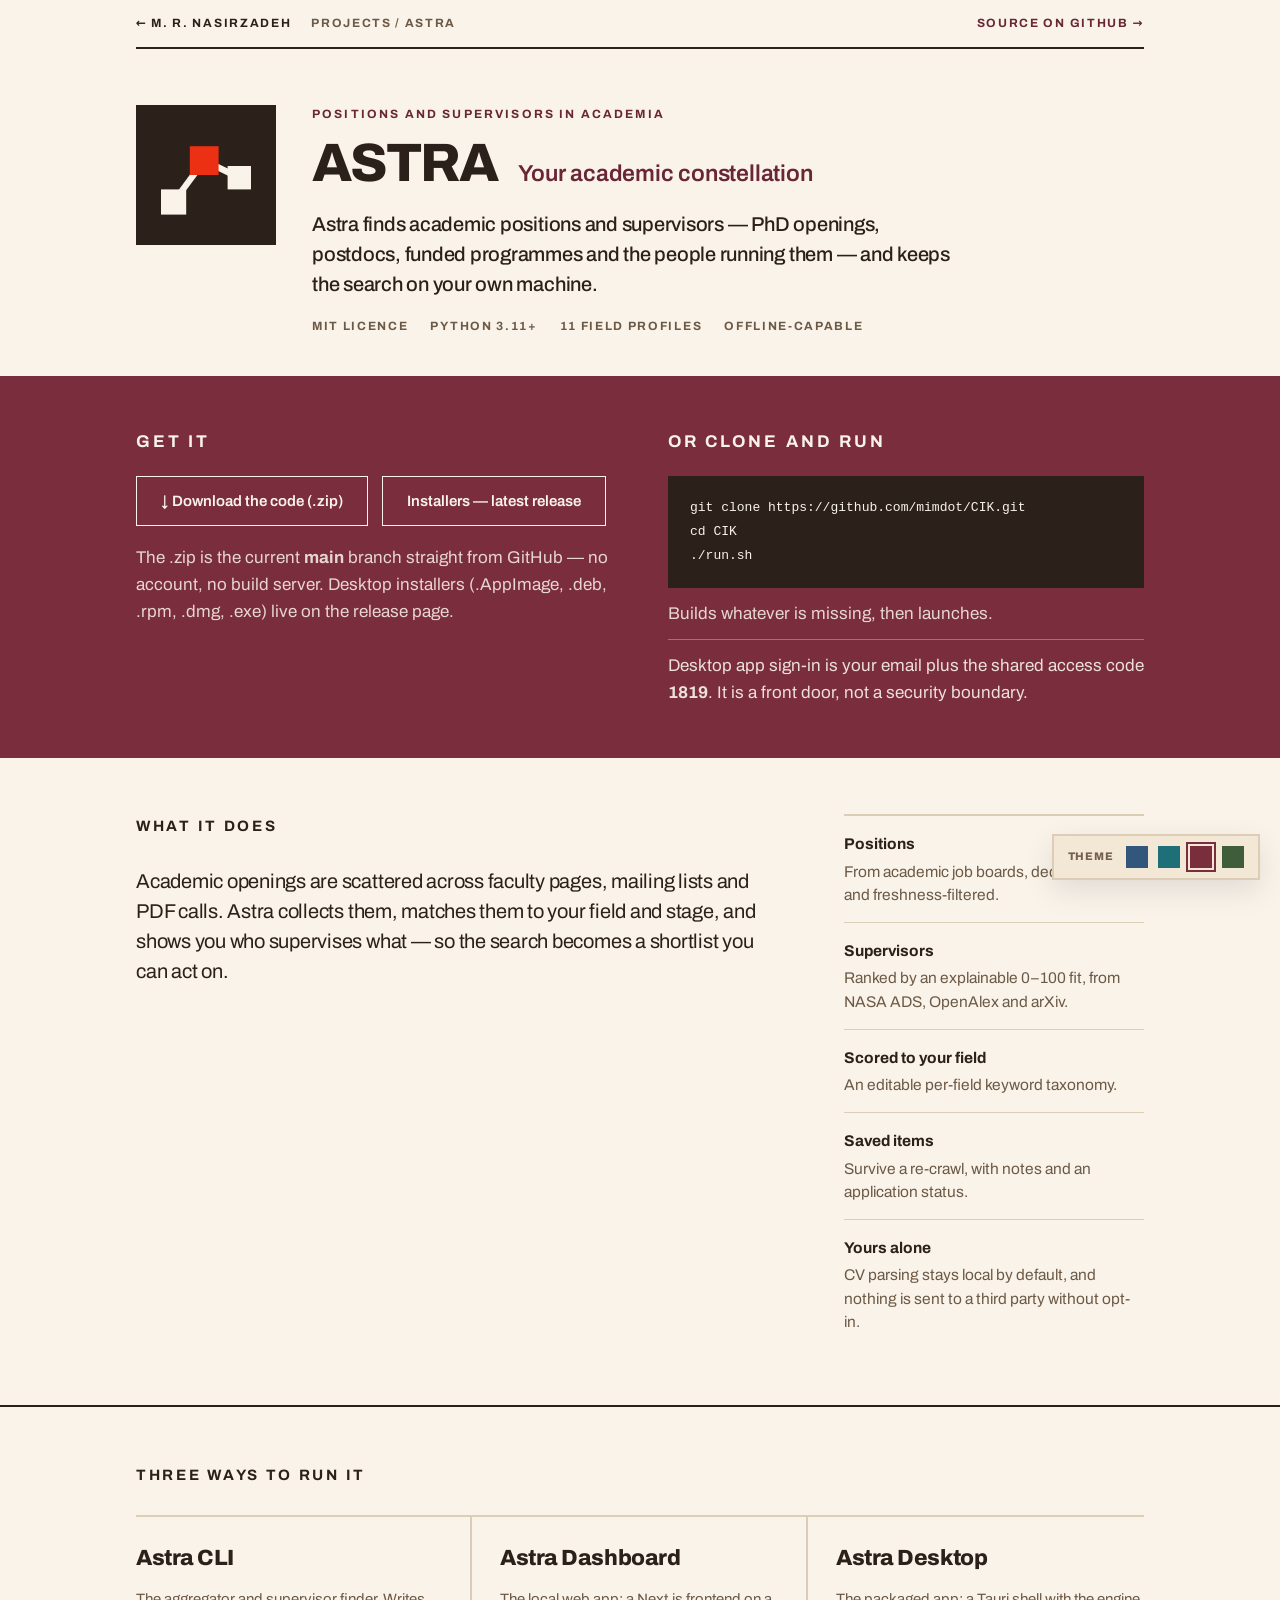
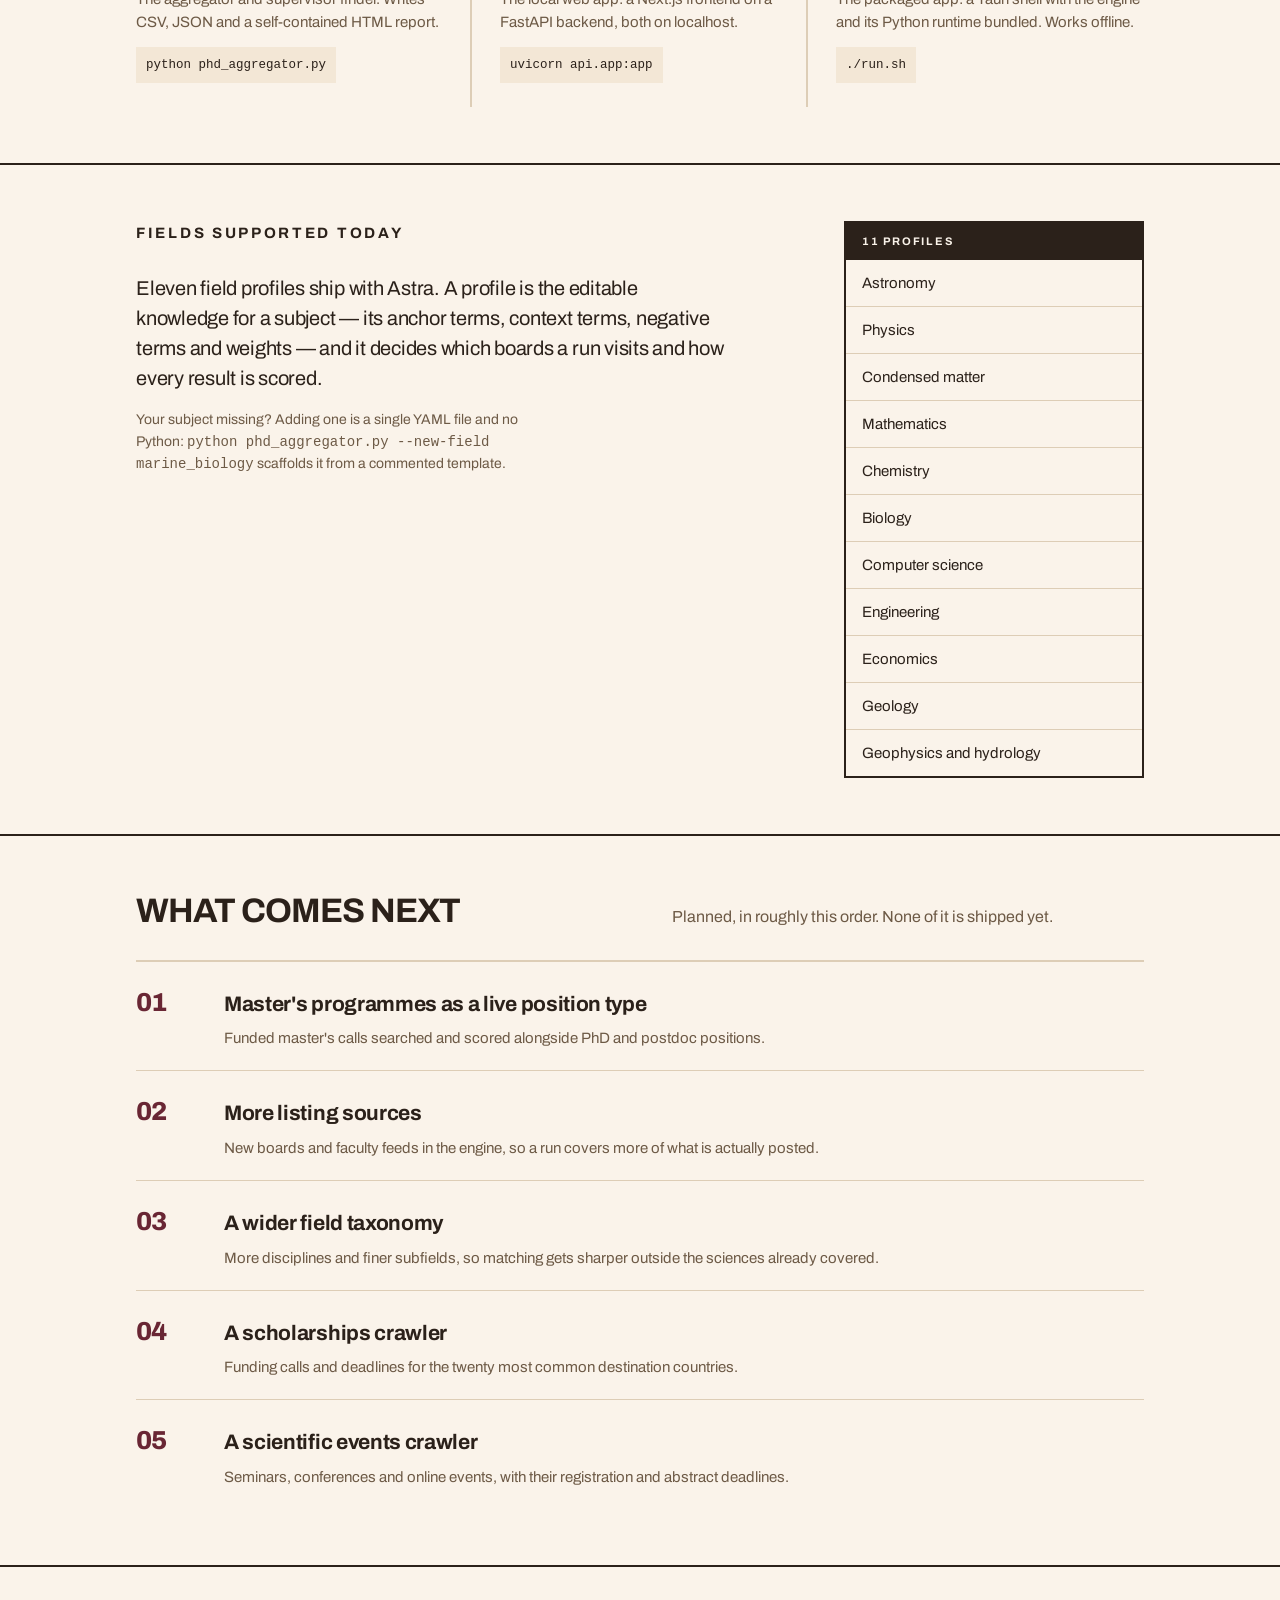
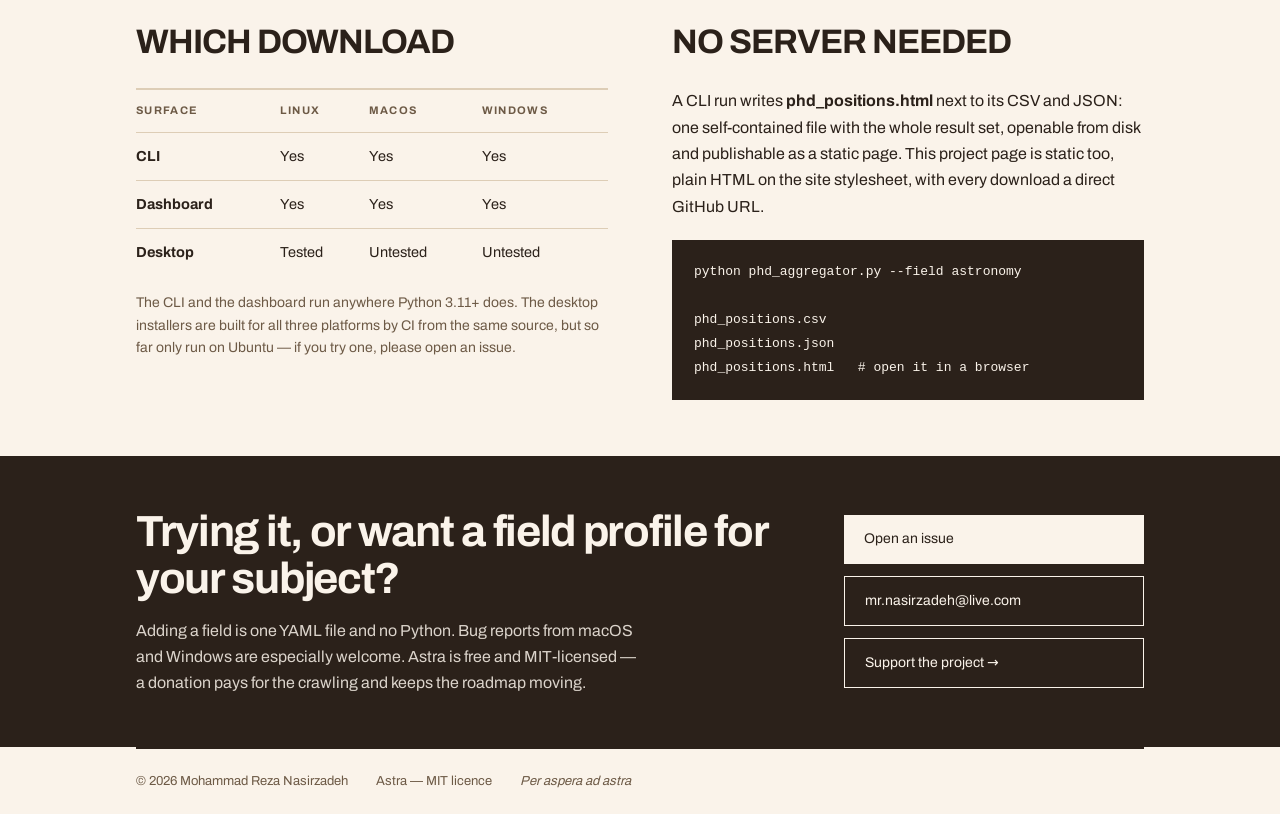
==== projects/astra/index.html @ eb0cb742 "Poster homepage + Astra project page Rewrite index.html to the poster layout (masthead, lead, curren" ====
<!DOCTYPE html>
<html lang="en" data-theme="wine">
<head>
<meta charset="utf-8">
<script>
  try { document.documentElement.dataset.theme = localStorage.getItem('mimdot-theme') || 'wine'; } catch (e) {}
</script>
<meta name="viewport" content="width=device-width, initial-scale=1">
<title>Astra - positions and supervisors in academia &middot; M. R. Nasirzadeh</title>
<meta name="description" content="Astra finds academic positions and supervisors - PhD openings, postdocs, funded programmes and the people running them - and keeps the search on your own machine.">
<meta property="og:type" content="website">
<meta property="og:title" content="Astra: your academic constellation">
<meta property="og:description" content="Astra finds academic positions and supervisors - PhD openings, postdocs, funded programmes and the people running them - and keeps the search on your own machine.">
<meta property="og:url" content="https://mimdot.github.io/projects/astra/">
<meta name="twitter:card" content="summary_large_image">
<meta name="twitter:title" content="Astra: your academic constellation">
<meta name="twitter:description" content="Positions and supervisors in academia. Free, MIT-licensed, and it runs on your own machine.">
<link rel="icon" href="../../assets/images/logo.png">
<link rel="stylesheet" href="../../assets/css/style.css">
<link rel="stylesheet" href="../../assets/css/poster.css">
<script type="application/ld+json">
{
  "@context": "https://schema.org",
  "@type": "SoftwareApplication",
  "name": "Astra",
  "alternateName": "Career Intelligence Kit",
  "description": "Astra finds academic positions and supervisors - PhD openings, postdocs, funded programmes and the people running them - and keeps the search on your own machine.",
  "applicationCategory": "ResearchApplication",
  "operatingSystem": "Linux, macOS, Windows",
  "url": "https://mimdot.github.io/projects/astra/",
  "downloadUrl": "https://github.com/mimdot/CIK/archive/refs/heads/main.zip",
  "codeRepository": "https://github.com/mimdot/CIK",
  "license": "https://opensource.org/licenses/MIT",
  "isAccessibleForFree": true,
  "offers": {"@type": "Offer", "price": "0", "priceCurrency": "USD"},
  "author": {
    "@type": "Person",
    "name": "Mohammad Reza Nasirzadeh",
    "url": "https://mimdot.github.io/"
  }
}
</script>
</head>
<body>

<div class="p-wrap">
  <nav class="p-crumbs" aria-label="Breadcrumb">
    <a href="../../">&larr; M. R. Nasirzadeh</a>
    <span>Projects / Astra</span>
    <a class="p-crumbs-end" href="https://github.com/mimdot/CIK">Source on GitHub &rarr;</a>
  </nav>

  <header class="p-hero">
    <div class="p-mark-tile">
      <svg class="p-mark" viewBox="0 0 100 100" width="90" height="90" fill="none" role="img" aria-label="Astra">
        <line x1="14" y1="80" x2="48" y2="34" stroke="currentColor" stroke-width="7"/>
        <line x1="48" y1="34" x2="87" y2="53" stroke="currentColor" stroke-width="7"/>
        <rect x="0" y="66" width="28" height="28" fill="currentColor"/>
        <rect x="74" y="40" width="26" height="26" fill="currentColor"/>
        <rect class="keystone" x="32" y="18" width="32" height="32"/>
      </svg>
    </div>
    <div>
      <p class="p-kicker">Positions and supervisors in academia</p>
      <div class="p-hero-lockup">
        <h1>Astra</h1>
        <span class="p-tagline">Your academic constellation</span>
      </div>
      <p class="p-hero-memo">Astra finds academic positions and supervisors &mdash; PhD openings, postdocs, funded programmes and the people running them &mdash; and keeps the search on your own machine.</p>
      <p class="p-facts">
        <span>MIT licence</span>
        <span>Python 3.11+</span>
        <span>11 field profiles</span>
        <span>Offline-capable</span>
      </p>
    </div>
  </header>
</div>

<section class="p-band">
  <div class="p-wrap">
    <div class="p-get">
      <div>
        <p class="p-band-label">Get it</p>
        <div class="p-ctas">
          <a class="btn btn-ghost on-navy p-btn-lg" href="https://github.com/mimdot/CIK/archive/refs/heads/main.zip">&darr; Download the code (.zip)</a>
          <a class="btn btn-ghost on-navy p-btn-lg" href="https://github.com/mimdot/CIK/releases/latest">Installers &mdash; latest release</a>
        </div>
        <p class="p-get-note" style="margin-top: 18px">The .zip is the current <strong>main</strong> branch straight from GitHub &mdash; no account, no build server. Desktop installers (.AppImage, .deb, .rpm, .dmg, .exe) live on the release page.</p>
      </div>
      <div>
        <p class="p-band-label">Or clone and run</p>
        <pre class="p-code">git clone https://github.com/mimdot/CIK.git
cd CIK
./run.sh</pre>
        <p class="p-code-note" style="margin-top: 12px">Builds whatever is missing, then launches.</p>
        <p class="p-code-rule">Desktop app sign-in is your email plus the shared access code <strong>1819</strong>. It is a front door, not a security boundary.</p>
      </div>
    </div>
  </div>
</section>

<main>

  <section class="p-sec">
    <div class="p-wrap">
      <div class="p-aside">
        <div>
          <h2 class="p-label">What it does</h2>
          <p class="p-hero-memo" style="font-weight: 400">Academic openings are scattered across faculty pages, mailing lists and PDF calls. Astra collects them, matches them to your field and stage, and shows you who supervises what &mdash; so the search becomes a shortlist you can act on.</p>
        </div>
        <dl class="p-defs">
          <div class="p-def"><dt>Positions</dt><dd>From academic job boards, deduplicated and freshness-filtered.</dd></div>
          <div class="p-def"><dt>Supervisors</dt><dd>Ranked by an explainable 0&ndash;100 fit, from NASA ADS, OpenAlex and arXiv.</dd></div>
          <div class="p-def"><dt>Scored to your field</dt><dd>An editable per-field keyword taxonomy.</dd></div>
          <div class="p-def"><dt>Saved items</dt><dd>Survive a re-crawl, with notes and an application status.</dd></div>
          <div class="p-def"><dt>Yours alone</dt><dd>CV parsing stays local by default, and nothing is sent to a third party without opt-in.</dd></div>
        </dl>
      </div>
    </div>
  </section>

  <section class="p-sec">
    <div class="p-wrap">
      <h2 class="p-label">Three ways to run it</h2>
      <div class="p-three">
        <div>
          <h3>Astra CLI</h3>
          <p>The aggregator and supervisor finder. Writes CSV, JSON and a self-contained HTML report.</p>
          <code class="p-inline-code">python phd_aggregator.py</code>
        </div>
        <div>
          <h3>Astra Dashboard</h3>
          <p>The local web app: a Next.js frontend on a FastAPI backend, both on localhost.</p>
          <code class="p-inline-code">uvicorn api.app:app</code>
        </div>
        <div>
          <h3>Astra Desktop</h3>
          <p>The packaged app: a Tauri shell with the engine and its Python runtime bundled. Works offline.</p>
          <code class="p-inline-code">./run.sh</code>
        </div>
      </div>
    </div>
  </section>

  <section class="p-sec">
    <div class="p-wrap">
      <div class="p-aside">
        <div>
          <h2 class="p-label">Fields supported today</h2>
          <p class="p-hero-memo" style="font-weight: 400; max-width: 54ch">Eleven field profiles ship with Astra. A profile is the editable knowledge for a subject &mdash; its anchor terms, context terms, negative terms and weights &mdash; and it decides which boards a run visits and how every result is scored.</p>
          <p class="p-note" style="max-width: 54ch">Your subject missing? Adding one is a single YAML file and no Python: <code>python phd_aggregator.py --new-field marine_biology</code> scaffolds it from a commented template.</p>
        </div>
        <div class="p-list">
          <p class="p-list-head">11 profiles</p>
          <ul>
            <li>Astronomy</li>
            <li>Physics</li>
            <li>Condensed matter</li>
            <li>Mathematics</li>
            <li>Chemistry</li>
            <li>Biology</li>
            <li>Computer science</li>
            <li>Engineering</li>
            <li>Economics</li>
            <li>Geology</li>
            <li>Geophysics and hydrology</li>
          </ul>
        </div>
      </div>
    </div>
  </section>

  <section class="p-sec">
    <div class="p-wrap">
      <div class="p-sec-head">
        <h2 class="p-label" style="margin: 0">What comes next</h2>
        <p>Planned, in roughly this order. None of it is shipped yet.</p>
      </div>
      <div class="p-road">
        <div class="p-road-item">
          <span class="p-road-num">01</span>
          <div>
            <h3>Master's programmes as a live position type</h3>
            <p>Funded master's calls searched and scored alongside PhD and postdoc positions.</p>
          </div>
        </div>
        <div class="p-road-item">
          <span class="p-road-num">02</span>
          <div>
            <h3>More listing sources</h3>
            <p>New boards and faculty feeds in the engine, so a run covers more of what is actually posted.</p>
          </div>
        </div>
        <div class="p-road-item">
          <span class="p-road-num">03</span>
          <div>
            <h3>A wider field taxonomy</h3>
            <p>More disciplines and finer subfields, so matching gets sharper outside the sciences already covered.</p>
          </div>
        </div>
        <div class="p-road-item">
          <span class="p-road-num">04</span>
          <div>
            <h3>A scholarships crawler</h3>
            <p>Funding calls and deadlines for the twenty most common destination countries.</p>
          </div>
        </div>
        <div class="p-road-item">
          <span class="p-road-num">05</span>
          <div>
            <h3>A scientific events crawler</h3>
            <p>Seminars, conferences and online events, with their registration and abstract deadlines.</p>
          </div>
        </div>
      </div>
    </div>
  </section>

  <section class="p-sec">
    <div class="p-wrap">
      <div class="p-split">
        <div>
          <h2 class="p-label">Which download</h2>
          <div class="p-table-scroll">
          <table class="p-table">
            <thead>
              <tr><th scope="col">Surface</th><th scope="col">Linux</th><th scope="col">macOS</th><th scope="col">Windows</th></tr>
            </thead>
            <tbody>
              <tr><th scope="row">CLI</th><td>Yes</td><td>Yes</td><td>Yes</td></tr>
              <tr><th scope="row">Dashboard</th><td>Yes</td><td>Yes</td><td>Yes</td></tr>
              <tr><th scope="row">Desktop</th><td>Tested</td><td>Untested</td><td>Untested</td></tr>
            </tbody>
          </table>
          </div>
          <p class="p-note">The CLI and the dashboard run anywhere Python 3.11+ does. The desktop installers are built for all three platforms by CI from the same source, but so far only run on Ubuntu &mdash; if you try one, please open an issue.</p>
        </div>
        <div>
          <h2 class="p-label">No server needed</h2>
          <p class="p-body" style="color: inherit; margin-bottom: 20px">A CLI run writes <strong>phd_positions.html</strong> next to its CSV and JSON: one self-contained file with the whole result set, openable from disk and publishable as a static page. This project page is static too, plain HTML on the site stylesheet, with every download a direct GitHub URL.</p>
          <pre class="p-code">python phd_aggregator.py --field astronomy

phd_positions.csv
phd_positions.json
phd_positions.html   # open it in a browser</pre>
        </div>
      </div>
    </div>
  </section>

</main>

<section class="p-ink">
  <div class="p-wrap">
    <div class="p-ink-split">
      <div>
        <h2>Trying it, or want a field profile for your subject?</h2>
        <p style="margin-top: 16px">Adding a field is one YAML file and no Python. Bug reports from macOS and Windows are especially welcome. Astra is free and MIT-licensed &mdash; a donation pays for the crawling and keeps the roadmap moving.</p>
      </div>
      <div class="p-ink-actions">
        <a class="p-btn-solid" href="https://github.com/mimdot/CIK/issues">Open an issue</a>
        <a class="p-btn-outline" href="mailto:mr.nasirzadeh@live.com">mr.nasirzadeh@live.com</a>
        <a class="p-btn-outline" href="https://donofa.ir/mimdot">Support the project &rarr;</a>
      </div>
    </div>
  </div>
</section>

<div class="p-wrap">
  <p class="p-colophon">
    <span>&copy; 2026 Mohammad Reza Nasirzadeh</span>
    <span>Astra &mdash; MIT licence</span>
    <em>Per aspera ad astra</em>
  </p>
</div>

<nav class="theme-switcher" id="theme-switcher" aria-label="Colour theme">
  <span class="theme-switcher-label">Theme</span>
  <button type="button" class="theme-dot" data-theme-name="cream" aria-pressed="false" title="Cream &amp; navy" aria-label="Cream and navy theme"></button>
  <button type="button" class="theme-dot" data-theme-name="slate" aria-pressed="false" title="Slate &amp; teal" aria-label="Slate and teal theme"></button>
  <button type="button" class="theme-dot" data-theme-name="wine" aria-pressed="true" title="Wine &amp; sand" aria-label="Wine and sand theme"></button>
  <button type="button" class="theme-dot" data-theme-name="forest" aria-pressed="false" title="Forest &amp; sage" aria-label="Forest and sage theme"></button>
</nav>

<script src="../../assets/js/main.js"></script>
</body>
</html>
---- assets/css/style.css ----
/* ============================================================
   mimdot.github.io - Mohammad Reza Nasirzadeh
   Modernist poster system, preserved brand: cream + navy + Archivo
   Radii: 0. Default theme cream, light with prefers-color-scheme
   dark. Alternate colour themes via html[data-theme].
   ============================================================ */

/* --- Tokens --- */
:root {
  --bg:        #faf5e9;
  --surface:   #f2ecdd;
  --ink:       #201e1d;
  --ink-soft:  #6b6760;
  --ink-faint: #6f6b63;
  --accent:    #33567c;
  --accent-600:#2a4767;
  --accent-700:#243c58;
  --accent-800:#1d3148;
  --accent-900:#182a3e;
  --divider:   #d3ccbb;
  --on-accent: #faf5e9;
  --field-bg: #faf5e9;
  --field-ink: #201e1d;
  --font: 'Archivo', system-ui, sans-serif;
  --nav-h: 64px;
  --max: 1120px;
}

@font-face {
  font-family: 'Archivo';
  font-style: normal;
  font-weight: 100 900;
  font-display: swap;
  src: url('../fonts/archivo.woff2') format('woff2-variations');
}

/* --- Reset --- */
*, *::before, *::after { box-sizing: border-box; margin: 0; padding: 0; }
html { scroll-behavior: smooth; font-size: 16px; }
body {
  background: var(--bg);
  color: var(--ink);
  font-family: var(--font);
  font-weight: 400;
  line-height: 1.6;
  -webkit-font-smoothing: antialiased;
}
img { max-width: 100%; display: block; }
a { color: var(--accent-600); text-decoration: none; }
a:hover { color: var(--accent); }
button { font-family: inherit; }
:focus-visible { outline: 2px solid var(--accent); outline-offset: 2px; }

/* --- Buttons --- */
.btn {
  display: inline-flex;
  align-items: center;
  justify-content: center;
  gap: 6px;
  cursor: pointer;
  text-decoration: none;
  font-family: var(--font);
  font-weight: 400;
  font-size: 14px;
  line-height: 1.2;
  padding: 10px 18px;
  border: 1px solid transparent;
  border-radius: 0;
  transition: background 0.18s, color 0.18s, border-color 0.18s;
}
.btn:active { transform: translateY(1px); }
.btn-primary { background: var(--accent); color: var(--on-accent); }
.btn-primary:hover { background: var(--accent-600); color: var(--on-accent); }
.btn-ghost { border: 1px solid var(--divider); color: var(--accent-600); }
.btn-ghost:hover { border-color: var(--accent); color: var(--accent); }
.btn-ghost.on-navy { border-color: var(--on-accent); color: var(--on-accent); }
.btn-ghost.on-navy:hover { background: rgba(250,245,233,0.12); color: var(--on-accent); }

/* --- Navigation --- */
.nav {
  position: sticky;
  top: 0;
  z-index: 100;
  height: var(--nav-h);
  display: flex;
  align-items: center;
  gap: 16px;
  padding: 0 32px;
  background: var(--bg);
  border-bottom: 2px solid var(--divider);
}
.nav-logo { width: 40px; height: 40px; flex: none; display: flex; align-items: center; justify-content: center; }
.nav-logo img { width: 40px; height: 40px; max-width: none; flex: none; object-fit: contain; }
.nav-brand {
  font-weight: 800;
  font-size: 17px;
  letter-spacing: -0.01em;
  white-space: nowrap;
  margin-right: auto;
}
.nav-links {
  display: flex;
  align-items: center;
  gap: 22px;
  list-style: none;
}
.nav-links a { color: var(--ink); font-size: 14px; }
.nav-links a:hover { color: var(--accent); }
.nav-cv {
  color: var(--on-accent) !important;
  padding: 9px 14px;
  font-size: 13px;
}
.nav-toggle {
  display: none;
  flex-direction: column;
  justify-content: center;
  gap: 5px;
  width: 40px;
  height: 40px;
  background: none;
  border: none;
  cursor: pointer;
}
.nav-toggle span { display: block; width: 22px; height: 2px; background: var(--ink); margin-left: auto; }
.nav-toggle[aria-expanded="true"] span:nth-child(1) { transform: translateY(7px) rotate(45deg); }
.nav-toggle[aria-expanded="true"] span:nth-child(2) { opacity: 0; }
.nav-toggle[aria-expanded="true"] span:nth-child(3) { transform: translateY(-7px) rotate(-45deg); }

/* --- Hero --- */
.hero {
  display: grid;
  grid-template-columns: minmax(0, 1fr) 340px;
  gap: 64px;
  align-items: center;
  max-width: var(--max);
  margin: 0 auto;
  padding: 96px 56px 84px;
}
.hero-lead {
  font-weight: 600;
  font-size: 24px;
  line-height: 1.45;
  letter-spacing: -0.01em;
  max-width: 34ch;
  margin-bottom: 32px;
}
.hero-ctas { display: flex; gap: 12px; flex-wrap: wrap; }
.hero-figure {
  background: var(--surface);
  border: 2px solid var(--divider);
  overflow: hidden;
  aspect-ratio: 1 / 1;
}
.hero-figure img { width: 100%; height: 100%; object-fit: cover; }

/* --- Layout --- */
.container { max-width: var(--max); margin: 0 auto; padding: 0 56px; }
.section { padding: 84px 0; border-bottom: 2px solid var(--divider); }
.section:last-of-type { border-bottom: 0; }
.section-title {
  font-weight: 800;
  font-size: 32px;
  line-height: 1.12;
  letter-spacing: -0.015em;
  margin-bottom: 48px;
}
.eyebrow {
  font-size: 13px;
  font-weight: 400;
  letter-spacing: 0.08em;
  text-transform: uppercase;
  color: var(--accent-600);
  margin-bottom: 16px;
}

/* --- Research rows --- */
.feature-row {
  display: grid;
  grid-template-columns: 1fr;
  gap: 16px 56px;
  padding: 0 0 42px;
  margin-bottom: 42px;
  border-bottom: 2px solid var(--divider);
}
.feature-row:last-of-type { margin-bottom: 0; padding-bottom: 24px; }
.feature-title {
  font-weight: 800;
  font-size: 24px;
  line-height: 1.2;
  letter-spacing: -0.01em;
  margin-bottom: 12px;
}
.feature-body {
  font-size: 15.5px;
  line-height: 1.8;
  color: var(--ink-soft);
  max-width: 52ch;
}

/* --- Publications --- */
.pub-row {
  display: grid;
  grid-template-columns: 90px 1fr auto;
  gap: 8px 32px;
  align-items: baseline;
  padding: 28px 0;
  border-bottom: 2px solid var(--divider);
}
.pub-row:last-of-type { border-bottom: 0; padding-bottom: 0; }
.pub-row:first-of-type { padding-top: 0; }
.pub-year { font-weight: 800; font-size: 15px; }
.pub-title { font-weight: 800; font-size: 21px; line-height: 1.3; margin-bottom: 8px; }
.pub-authors { font-size: 14.5px; line-height: 1.5; color: var(--ink-faint); }
.pub-links { margin-top: 6px; }
.pub-links a { font-weight: 400; font-size: 14px; border-bottom: 1px solid currentColor; padding-bottom: 1px; }

/* --- Tags --- */
.tag {
  display: inline-flex;
  align-items: center;
  font-size: 11.5px;
  letter-spacing: 0.02em;
  padding: 4px 10px;
  white-space: nowrap;
  border: 1px solid var(--divider);
  color: var(--ink-soft);
}
.tag-accent { border-color: var(--accent); color: var(--accent); }
.tag-outline { border-style: dashed; }
.tag-neutral { border-color: var(--divider); }

/* --- Talks --- */
.talk-row {
  display: grid;
  grid-template-columns: 64px 1fr auto;
  gap: 8px 24px;
  align-items: baseline;
  padding: 24px 0;
  border-bottom: 1px solid var(--divider);
}
.talk-row:last-of-type { border-bottom: 0; padding-bottom: 0; }
.talk-row:first-of-type { padding-top: 0; }
.talk-year { font-weight: 800; font-size: 14px; }
.talk-title { font-size: 16px; line-height: 1.6; }
.talk-venue { color: var(--ink-soft); }

/* --- Writings --- */
.section-split { display: grid; grid-template-columns: 1fr; }
.writings-intro {
  font-size: 15.5px;
  line-height: 1.8;
  color: var(--ink-soft);
  max-width: 56ch;
  margin-bottom: 28px;
}
.writings-entry { font-size: 16px; line-height: 1.8; }
.writings-entry a { font-weight: 600; color: var(--accent-600); }
.writings-entry a:hover { color: var(--accent); }
.writings-desc { font-size: 14.5px; color: var(--ink-faint); }

/* --- Projects --- */
.projects-intro {
  font-size: 15.5px;
  line-height: 1.8;
  color: var(--ink-soft);
  max-width: 56ch;
}

/* --- Contact --- */
.contact {
  background: var(--accent);
  color: var(--on-accent);
}
.contact .container { padding: 84px 56px; }
.contact-title {
  font-weight: 800;
  font-size: 52px;
  line-height: 1.06;
  letter-spacing: -0.015em;
  margin-bottom: 42px;
}
.contact-links { display: flex; gap: 12px; flex-wrap: wrap; }
.contact-rule {
  height: 2px;
  border: 0;
  background: rgba(250,245,233,0.35);
  margin: 56px 0 40px;
}
.contact-form {
  display: grid;
  grid-template-columns: 1fr 1fr;
  gap: 20px 32px;
  max-width: 820px;
}
.field { display: flex; flex-direction: column; gap: 6px; }
.field-full { grid-column: 1 / -1; }
.field label { font-size: 13px; color: var(--on-accent); }
.input {
  width: 100%;
  min-height: 40px;
  padding: 10px 12px;
  font-family: var(--font);
  font-size: 14px;
  color: var(--field-ink);
  background: var(--field-bg);
  border: 1px solid rgba(250,245,233,0.5);
  border-radius: 0;
  caret-color: var(--accent);
}
.input::placeholder { color: #6f6b63; }
.input:focus-visible { outline: 2px solid var(--on-accent); outline-offset: 2px; }
textarea.input { min-height: 110px; resize: vertical; }
.contact-submit { justify-self: start; margin-top: 8px; }

.contact-form-status {
  max-width: 820px;
  padding: 14px 16px;
  margin-bottom: 24px;
  font-size: 14px;
  line-height: 1.5;
  border: 1px solid var(--on-accent);
}
.contact-form-status[hidden] { display: none; }
.contact-form-status.is-error { border-color: #ffc8c1; color: #ffc8c1; }
.fs-error {
  display: block;
  font-size: 12.5px;
  line-height: 1.4;
  color: #ffc8c1;
  min-height: 0;
}
.fs-error[hidden] { display: none; }

/* --- Footer --- */
.footer {
  background: var(--accent-900);
  color: rgba(250,245,233,0.65);
  text-align: center;
  padding: 32px 24px;
  font-size: 13px;
  line-height: 1.6;
}

/* --- Responsive --- */
@media (max-width: 1024px) {
  .hero { grid-template-columns: minmax(0, 1fr) 280px; gap: 40px; }
}

@media (max-width: 768px) {
  .nav { padding: 0 20px; }
  .nav-links {
    display: none;
    position: absolute;
    top: var(--nav-h);
    left: 0;
    right: 0;
    flex-direction: column;
    align-items: stretch;
    gap: 0;
    background: var(--bg);
    border-bottom: 2px solid var(--divider);
    padding: 8px 20px 20px;
  }
  .nav-links.open { display: flex; }
  .nav-links li { border-bottom: 1px solid var(--divider); }
  .nav-links li:last-child { border-bottom: 0; }
  .nav-links a { display: block; padding: 14px 0; font-size: 15px; }
  .nav-cv { margin-top: 12px; text-align: center; }
  .nav-toggle { display: flex; }

  .container, .hero, .contact .container { padding-left: 24px; padding-right: 24px; }
  .hero { grid-template-columns: 1fr; gap: 32px; padding-top: 56px; padding-bottom: 56px; text-align: left; }
  .hero-figure { max-width: 340px; }
  .hero-lead { font-size: 20px; max-width: 38ch; }
  .contact-title { font-size: 40px; }

  .section { padding: 56px 0; }
  .section-title { font-size: 28px; margin-bottom: 32px; }

  .pub-row { grid-template-columns: auto 1fr; grid-template-rows: auto auto; }
  .pub-year { grid-column: 1; }
  .pub-row > div { grid-column: 2; }
  .pub-row .tag { grid-column: 2; grid-row: 2; justify-self: start; }

  .talk-row { grid-template-columns: 48px 1fr; }
  .talk-row .tag { grid-column: 2; }

  .contact-form { grid-template-columns: 1fr; }
  .field-full { grid-column: 1; }
}

/* --- Reduced motion --- */
@media (prefers-reduced-motion: reduce) {
  html { scroll-behavior: auto; }
  *, *::before, *::after {
    animation-duration: 0.01ms !important;
    animation-iteration-count: 1 !important;
    transition-duration: 0.01ms !important;
  }
}

/* --- Scroll-driven entry reveal (motion dial 3) --- */
@supports (animation-timeline: view()) {
  @media (prefers-reduced-motion: no-preference) {
    @keyframes rise-in {
      from { opacity: 0; transform: translateY(18px); }
      to   { opacity: 1; transform: translateY(0); }
    }
    .section, .hero {
      animation: rise-in 0.6s cubic-bezier(0.16, 1, 0.3, 1) both;
      animation-timeline: view();
      animation-range: entry 4% entry 32%;
    }
  }
}

/* --- Dark mode --- */
@media (prefers-color-scheme: dark) {
  :root {
    --bg:        #191c20;
    --surface:   #22262c;
    --ink:       #e8e6e1;
    --ink-soft:  #a7a49c;
    --ink-faint: #9a978e;
    --accent:    #6d94bd;
    --accent-600:#7fa3c9;
    --accent-700:#8fb1d4;
    --accent-800:#9fbed9;
    --accent-900:#14202c;
    --divider:   #33383f;
    --on-accent: #10141a;
    --field-bg:  #f2ecdd;
    --field-ink: #16191d;
  }
  .contact { color: var(--bg); }
  .contact .contact-title { color: var(--bg); }
  .contact .field label { color: var(--bg); }
  .contact-rule { background: rgba(16,20,26,0.35); }
  .btn-primary { color: var(--bg); }
  .btn-ghost.on-navy { color: var(--bg); border-color: var(--bg); }
  .btn-ghost.on-navy:hover { background: rgba(16,20,26,0.12); color: var(--bg); }
  .footer { background: var(--accent-900); color: rgba(232,230,225,0.6); }
  .input { color: var(--field-ink); background: var(--field-bg); }
  .nav-toggle span { background: var(--ink); }
  .contact-form-status.is-error,
  .fs-error { border-color: #4f1414; color: #4f1414; }
}

/* --- Colour themes --- */
html[data-theme="slate"] {
  --bg: #eef2f5;
  --surface: #e2e9ee;
  --ink: #1b2a33;
  --ink-soft: #465b66;
  --ink-faint: #51636d;
  --accent: #1f6f78;
  --accent-600: #1a5f67;
  --accent-700: #17525a;
  --accent-800: #13454b;
  --accent-900: #0f383e;
  --divider: #c6d2d8;
  --on-accent: #eef2f5;
  --field-bg: #f6f9fb;
  --field-ink: #1b2a33;
}
html[data-theme="wine"] {
  --bg: #faf3ea;
  --surface: #f3e7d6;
  --ink: #2b211a;
  --ink-soft: #6d5a46;
  --ink-faint: #73614e;
  --accent: #7a2e3d;
  --accent-600: #692634;
  --accent-700: #59202d;
  --accent-800: #4a1a25;
  --accent-900: #3b151d;
  --divider: #ddcdb6;
  --on-accent: #faf3ea;
  --field-bg: #fdf8f0;
  --field-ink: #2b211a;
}
html[data-theme="forest"] {
  --bg: #f1f5ec;
  --surface: #e5ecdc;
  --ink: #222a1e;
  --ink-soft: #57613f;
  --ink-faint: #5f6b49;
  --accent: #3f5d3b;
  --accent-600: #375133;
  --accent-700: #2f462c;
  --accent-800: #273924;
  --accent-900: #1f2d1d;
  --divider: #ced8bb;
  --on-accent: #f1f5ec;
  --field-bg: #f6f9f1;
  --field-ink: #222a1e;
}

@media (prefers-color-scheme: dark) {
  html[data-theme="slate"] {
    --bg: #12191d;
    --surface: #1a2328;
    --ink: #e2eaee;
    --ink-soft: #9fb0b8;
    --ink-faint: #93a6af;
    --accent: #4fa7b2;
    --accent-600: #5db0ba;
    --accent-700: #6bb9c3;
    --accent-800: #7ac2cb;
    --accent-900: #10242a;
    --divider: #2c3940;
    --on-accent: #0e1518;
    --field-bg: #e2e9ee;
    --field-ink: #1b2a33;
  }
  html[data-theme="wine"] {
    --bg: #1b1410;
    --surface: #251c15;
    --ink: #efe6dc;
    --ink-soft: #bba997;
    --ink-faint: #ad9c8b;
    --accent: #c25d6e;
    --accent-600: #cc6c7c;
    --accent-700: #d47e8d;
    --accent-800: #dc929f;
    --accent-900: #2c1318;
    --divider: #3d2e26;
    --on-accent: #140d0a;
    --field-bg: #f3e7d6;
    --field-ink: #2b211a;
  }
  html[data-theme="forest"] {
    --bg: #141812;
    --surface: #1d2219;
    --ink: #e9eee2;
    --ink-soft: #a9b49b;
    --ink-faint: #9da895;
    --accent: #86a97e;
    --accent-600: #93b48b;
    --accent-700: #a1be9a;
    --accent-800: #afc8a9;
    --accent-900: #12270f;
    --divider: #30382a;
    --on-accent: #0f130c;
    --field-bg: #e5ecdc;
    --field-ink: #222a1e;
  }
}

/* --- Theme switcher --- */
.theme-switcher {
  position: fixed;
  right: 20px;
  bottom: 20px;
  z-index: 200;
  display: flex;
  align-items: center;
  gap: 10px;
  padding: 10px 14px;
  background: var(--surface);
  border: 2px solid var(--divider);
  box-shadow: 0 10px 30px rgba(0, 0, 0, 0.1);
}
.theme-switcher-label {
  font-size: 11px;
  font-weight: 800;
  letter-spacing: 0.08em;
  text-transform: uppercase;
  color: var(--ink-faint);
  margin-right: 2px;
}
.theme-dot {
  width: 22px;
  height: 22px;
  border: 0;
  border-radius: 0;
  cursor: pointer;
  padding: 0;
  flex: none;
}
.theme-dot[aria-pressed="true"] { outline: 2px solid var(--accent); outline-offset: 2px; }
.theme-dot[data-theme-name="cream"]  { background: #33567c; }
.theme-dot[data-theme-name="slate"]  { background: #1f6f78; }
.theme-dot[data-theme-name="wine"]   { background: #7a2e3d; }
.theme-dot[data-theme-name="forest"] { background: #3f5d3b; }
---- assets/css/poster.css ----
/* ============================================================
   poster.css — poster layout for the wine & sand rebuild.
   Layers on top of style.css: uses only its tokens, so all four
   themes and dark mode keep working. Prefix: .p-
   ============================================================ */

.p-wrap { max-width: var(--max); margin: 0 auto; padding: 0 56px; }

/* --- Masthead --- */
.p-masthead {
  display: grid;
  grid-template-columns: minmax(0, 1fr) 120px;
  gap: 40px;
  align-items: end;
  padding: 56px 0 28px;
}
.p-kicker {
  font-size: 12px;
  font-weight: 700;
  letter-spacing: 0.18em;
  text-transform: uppercase;
  color: var(--accent-600);
  margin-bottom: 14px;
}
.p-name {
  font-weight: 800;
  font-size: clamp(44px, 7vw, 82px);
  line-height: 0.92;
  letter-spacing: -0.045em;
}
.p-portrait {
  width: 120px;
  height: 150px;
  object-fit: cover;
  filter: grayscale(1) contrast(1.05);
}
.p-rule { height: 2px; background: var(--ink); border: 0; }

/* --- Lead --- */
.p-lead-sec { padding: 48px 0 56px; border-bottom: 2px solid var(--ink); }
.p-lead {
  font-weight: 500;
  font-size: clamp(21px, 2.4vw, 29px);
  line-height: 1.38;
  letter-spacing: -0.02em;
  max-width: 44ch;
  margin-bottom: 32px;
  text-wrap: pretty;
}
.p-ctas { display: flex; gap: 14px; flex-wrap: wrap; }

/* --- Sections --- */
.p-sec { padding: 56px 0; border-bottom: 2px solid var(--ink); }
.p-sec:last-of-type { border-bottom: 0; }
.p-label {
  font-size: 15px;
  font-weight: 700;
  letter-spacing: 0.18em;
  text-transform: uppercase;
  margin-bottom: 28px;
}
.p-sec-head {
  display: grid;
  grid-template-columns: minmax(0, 1fr) minmax(0, 1fr);
  gap: 64px;
  align-items: baseline;
  margin-bottom: 30px;
}
.p-sec-head h2 {
  font-weight: 700;
  font-size: 34px;
  line-height: 1.1;
  letter-spacing: -0.03em;
}
.p-sec-head p { font-size: 16px; color: var(--ink-soft); }

/* --- Accent field band --- */
.p-band {
  background: var(--accent);
  color: var(--on-accent);
  padding: 52px 0;
}
.p-band-label {
  font-size: 12px;
  font-weight: 700;
  letter-spacing: 0.18em;
  text-transform: uppercase;
  margin-bottom: 20px;
}
.p-band h2 {
  font-weight: 700;
  font-size: clamp(32px, 4vw, 50px);
  line-height: 1.04;
  letter-spacing: -0.03em;
  max-width: 24ch;
  margin-bottom: 20px;
}
.p-band p { font-size: 17px; line-height: 1.6; max-width: 62ch; text-wrap: pretty; }

/* --- Ink band --- */
.p-ink {
  background: var(--ink);
  color: var(--bg);
  padding: 52px 0;
}
.p-ink h2 {
  font-weight: 700;
  font-size: clamp(30px, 3.4vw, 44px);
  line-height: 1.08;
  letter-spacing: -0.03em;
}
.p-ink p { font-size: 16px; line-height: 1.6; max-width: 56ch; text-wrap: pretty; opacity: 0.85; }
.p-ink-split {
  display: grid;
  grid-template-columns: minmax(0, 1fr) 300px;
  gap: 56px;
  align-items: center;
}
.p-ink-actions { display: flex; flex-direction: column; gap: 12px; }
.p-btn-solid {
  display: inline-block;
  font-size: 14px;
  padding: 13px 20px;
  background: var(--bg);
  color: var(--ink);
}
.p-btn-solid:hover { color: var(--ink); opacity: 0.88; }
.p-btn-outline {
  display: inline-block;
  font-size: 14px;
  padding: 13px 20px;
  color: var(--bg);
  border: 1px solid currentColor;
}
.p-btn-outline:hover { color: var(--bg); background: rgba(255, 255, 255, 0.12); }

/* --- Two-up research rows --- */
.p-two {
  display: grid;
  grid-template-columns: repeat(2, minmax(0, 1fr));
  gap: 44px;
}
.p-item { border-top: 2px solid var(--divider); padding-top: 18px; }
.p-item h3 {
  font-weight: 700;
  font-size: 26px;
  line-height: 1.18;
  letter-spacing: -0.02em;
  margin-bottom: 10px;
}
.p-item p { font-size: 16px; line-height: 1.6; color: var(--ink-soft); text-wrap: pretty; }

/* --- Publications --- */
.p-pub {
  display: grid;
  grid-template-columns: 150px minmax(0, 1fr);
  gap: 32px;
  align-items: start;
  padding: 28px 0;
  border-top: 2px solid var(--divider);
}
.p-pub-year {
  font-weight: 800;
  font-size: 40px;
  line-height: 1;
  letter-spacing: -0.03em;
  color: var(--accent-600);
  display: block;
  margin-bottom: 8px;
}
.p-pub-year.is-small { font-size: 22px; line-height: 1.1; color: var(--ink-soft); }
.p-pub h3 {
  font-weight: 600;
  font-size: 25px;
  line-height: 1.25;
  letter-spacing: -0.02em;
  max-width: 40ch;
  margin-bottom: 8px;
}
.p-pub-authors { font-size: 15px; color: var(--ink-soft); }
.p-pub-doi {
  display: inline-block;
  margin-top: 8px;
  font-size: 14px;
  font-weight: 600;
  border-bottom: 2px solid currentColor;
}
.p-stamp {
  display: inline-block;
  font-size: 11px;
  font-weight: 700;
  letter-spacing: 0.1em;
  text-transform: uppercase;
  white-space: nowrap;
  padding: 4px 8px;
  background: var(--accent);
  color: var(--on-accent);
}
.p-stamp.is-outline { background: none; color: inherit; border: 1px solid currentColor; padding: 3px 7px; }

/* --- Writings --- */
.p-split {
  display: grid;
  grid-template-columns: minmax(0, 1fr) minmax(0, 1fr);
  gap: 64px;
}
.p-split h2 {
  font-weight: 700;
  font-size: 34px;
  line-height: 1.1;
  letter-spacing: -0.03em;
}
.p-entry { border-top: 2px solid var(--divider); padding-top: 16px; margin-top: 18px; }
.p-entry a { font-size: 19px; font-weight: 600; }
.p-entry span { display: block; font-size: 15px; color: var(--ink-soft); }
.p-body { font-size: 16px; line-height: 1.65; color: var(--ink-soft); text-wrap: pretty; }

/* --- Project card --- */
.p-card { border: 2px solid var(--ink); background: var(--surface); }
.p-card-inner { display: grid; grid-template-columns: 112px minmax(0, 1fr); align-items: stretch; }
.p-card-tile {
  background: var(--ink);
  color: var(--bg);
  display: flex;
  align-items: center;
  justify-content: center;
  padding: 20px;
}
.p-card-body { padding: 26px 30px; display: flex; flex-direction: column; gap: 14px; }
.p-card-head { display: flex; align-items: baseline; gap: 14px; flex-wrap: wrap; }
.p-wordmark {
  font-weight: 800;
  font-size: 30px;
  line-height: 1;
  letter-spacing: -0.03em;
  text-transform: uppercase;
}
.p-tagline { font-size: 18px; font-weight: 600; color: var(--accent-600); }
.p-meta {
  margin-left: auto;
  font-size: 11px;
  font-weight: 700;
  letter-spacing: 0.14em;
  text-transform: uppercase;
  color: var(--ink-soft);
}
.p-descriptor {
  font-size: 12px;
  font-weight: 700;
  letter-spacing: 0.16em;
  text-transform: uppercase;
  color: var(--ink-soft);
}
.p-memo { font-size: 16.5px; line-height: 1.6; max-width: 68ch; text-wrap: pretty; }

/* --- Astra page: hero --- */
.p-hero {
  display: grid;
  grid-template-columns: 140px minmax(0, 1fr);
  gap: 36px;
  align-items: start;
  padding: 56px 0 40px;
}
.p-mark-tile {
  width: 140px;
  height: 140px;
  background: var(--ink);
  color: var(--bg);
  display: flex;
  align-items: center;
  justify-content: center;
}
.p-hero-lockup { display: flex; align-items: baseline; gap: 20px; flex-wrap: wrap; margin: 0 0 16px; }
.p-hero-lockup h1 {
  font-weight: 800;
  font-size: clamp(38px, 5vw, 54px);
  line-height: 0.95;
  letter-spacing: -0.035em;
  text-transform: uppercase;
}
.p-hero-lockup .p-tagline { font-size: 23px; letter-spacing: -0.01em; }
.p-hero-memo {
  font-weight: 500;
  font-size: clamp(17px, 1.8vw, 20px);
  line-height: 1.5;
  letter-spacing: -0.012em;
  max-width: 58ch;
  text-wrap: pretty;
}
.p-facts {
  display: flex;
  gap: 22px;
  flex-wrap: wrap;
  margin-top: 18px;
  font-size: 12px;
  font-weight: 700;
  letter-spacing: 0.14em;
  text-transform: uppercase;
  color: var(--ink-soft);
}

/* --- Download band --- */
.p-get { display: grid; grid-template-columns: minmax(0, 1fr) minmax(0, 1fr); gap: 56px; align-items: start; }
.p-get-note { font-size: 14px; line-height: 1.6; max-width: 46ch; opacity: 0.85; text-wrap: pretty; }
.p-btn-lg { display: inline-block; font-size: 15px; font-weight: 600; padding: 15px 24px; }
.p-code {
  background: var(--ink);
  color: var(--bg);
  padding: 20px 22px;
  font-family: ui-monospace, "SF Mono", Menlo, monospace;
  font-size: 13px;
  line-height: 1.85;
  overflow-x: auto;
  white-space: pre;
}
.p-code-note { font-size: 13px; opacity: 0.85; }
.p-code-rule {
  border-top: 1px solid rgba(255, 255, 255, 0.35);
  padding-top: 12px;
  margin-top: 12px;
  font-size: 13.5px;
  line-height: 1.6;
  opacity: 0.9;
}

/* --- Definition rows --- */
.p-defs { display: flex; flex-direction: column; }
.p-def {
  display: grid;
  grid-template-columns: minmax(0, 1fr);
  gap: 4px;
  padding: 16px 0;
  border-top: 1px solid var(--divider);
  font-size: 15.5px;
  line-height: 1.5;
}
.p-def:first-child { border-top-width: 2px; }
.p-def dt { font-weight: 700; }
.p-def dd { color: var(--ink-soft); }

/* --- Three surfaces --- */
.p-three { display: grid; grid-template-columns: repeat(3, minmax(0, 1fr)); border-top: 2px solid var(--divider); }
.p-three > div { padding: 24px 28px; border-right: 2px solid var(--divider); display: flex; flex-direction: column; gap: 12px; }
.p-three > div:first-child { padding-left: 0; }
.p-three > div:last-child { padding-right: 0; border-right: 0; }
.p-three h3 { font-weight: 800; font-size: 22px; letter-spacing: -0.02em; }
.p-three p { font-size: 15px; line-height: 1.55; color: var(--ink-soft); }
.p-inline-code {
  align-self: flex-start;
  background: var(--surface);
  padding: 8px 10px;
  font-family: ui-monospace, "SF Mono", Menlo, monospace;
  font-size: 12.5px;
}

/* --- Fields list --- */
.p-aside { display: grid; grid-template-columns: minmax(0, 1fr) 300px; gap: 64px; align-items: start; }
.p-list { border: 2px solid var(--ink); }
.p-list-head {
  background: var(--ink);
  color: var(--bg);
  padding: 10px 16px;
  font-size: 11px;
  font-weight: 700;
  letter-spacing: 0.16em;
  text-transform: uppercase;
}
.p-list ul { list-style: none; }
.p-list li { padding: 11px 16px; border-bottom: 1px solid var(--divider); font-size: 15px; }
.p-list li:last-child { border-bottom: 0; }

/* --- Roadmap --- */
.p-road { border-top: 2px solid var(--divider); }
.p-road-item {
  display: grid;
  grid-template-columns: 64px minmax(0, 1fr);
  gap: 24px;
  padding: 20px 0;
  border-bottom: 1px solid var(--divider);
  align-items: baseline;
}
.p-road-item:last-child { border-bottom: 0; }
.p-road-num { font-weight: 800; font-size: 26px; letter-spacing: -0.02em; color: var(--accent-600); }
.p-road-item h3 { font-weight: 700; font-size: 21px; letter-spacing: -0.015em; margin-bottom: 5px; }
.p-road-item p { font-size: 15px; color: var(--ink-soft); text-wrap: pretty; }

/* --- Small table --- */
.p-table-scroll { overflow-x: auto; }
.p-table { width: 100%; border-collapse: collapse; }
.p-table th, .p-table td { text-align: left; padding: 12px 12px 12px 0; border-top: 1px solid var(--divider); font-size: 14.5px; }
.p-table thead th {
  border-top-width: 2px;
  font-size: 11px;
  font-weight: 700;
  letter-spacing: 0.12em;
  text-transform: uppercase;
  color: var(--ink-soft);
}
.p-table tbody th { font-weight: 700; }
.p-note { font-size: 14px; line-height: 1.6; color: var(--ink-soft); margin-top: 16px; text-wrap: pretty; }

/* --- Breadcrumb --- */
.p-crumbs {
  display: flex;
  align-items: center;
  gap: 20px;
  padding: 14px 0;
  border-bottom: 2px solid var(--ink);
  font-size: 12px;
  font-weight: 700;
  letter-spacing: 0.14em;
  text-transform: uppercase;
}
.p-crumbs a { color: var(--ink); }
.p-crumbs a:hover { color: var(--accent); }
.p-crumbs span { color: var(--ink-soft); }
.p-crumbs .p-crumbs-end { margin-left: auto; color: var(--accent-600); }

/* --- Colophon --- */
.p-colophon {
  display: flex;
  gap: 28px;
  flex-wrap: wrap;
  padding: 22px 0;
  border-top: 2px solid var(--ink);
  font-size: 13px;
  color: var(--ink-soft);
}

/* --- Mark --- */
.p-mark { display: block; }
.p-mark .keystone { fill: var(--astra-accent, #ec3013); }

/* --- Responsive --- */
@media (max-width: 900px) {
  .p-get, .p-aside, .p-split, .p-two, .p-ink-split, .p-sec-head { grid-template-columns: minmax(0, 1fr); gap: 32px; }
  .p-three { grid-template-columns: minmax(0, 1fr); }
  .p-three > div { padding: 22px 0; border-right: 0; border-bottom: 2px solid var(--divider); }
  .p-three > div:last-child { border-bottom: 0; }
}

@media (max-width: 768px) {
  .p-wrap { padding: 0 24px; }
  .p-masthead { grid-template-columns: 1fr; gap: 24px; padding-top: 40px; }
  .p-hero { grid-template-columns: 1fr; gap: 24px; }
  .p-pub { grid-template-columns: 1fr; gap: 12px; }
  .p-def { grid-template-columns: 1fr; gap: 4px; }
  .p-card-inner { grid-template-columns: 1fr; }
  .p-card-tile { padding: 24px; }
  .p-road-item { grid-template-columns: 40px minmax(0, 1fr); gap: 16px; }
  .p-meta { margin-left: 0; }
}
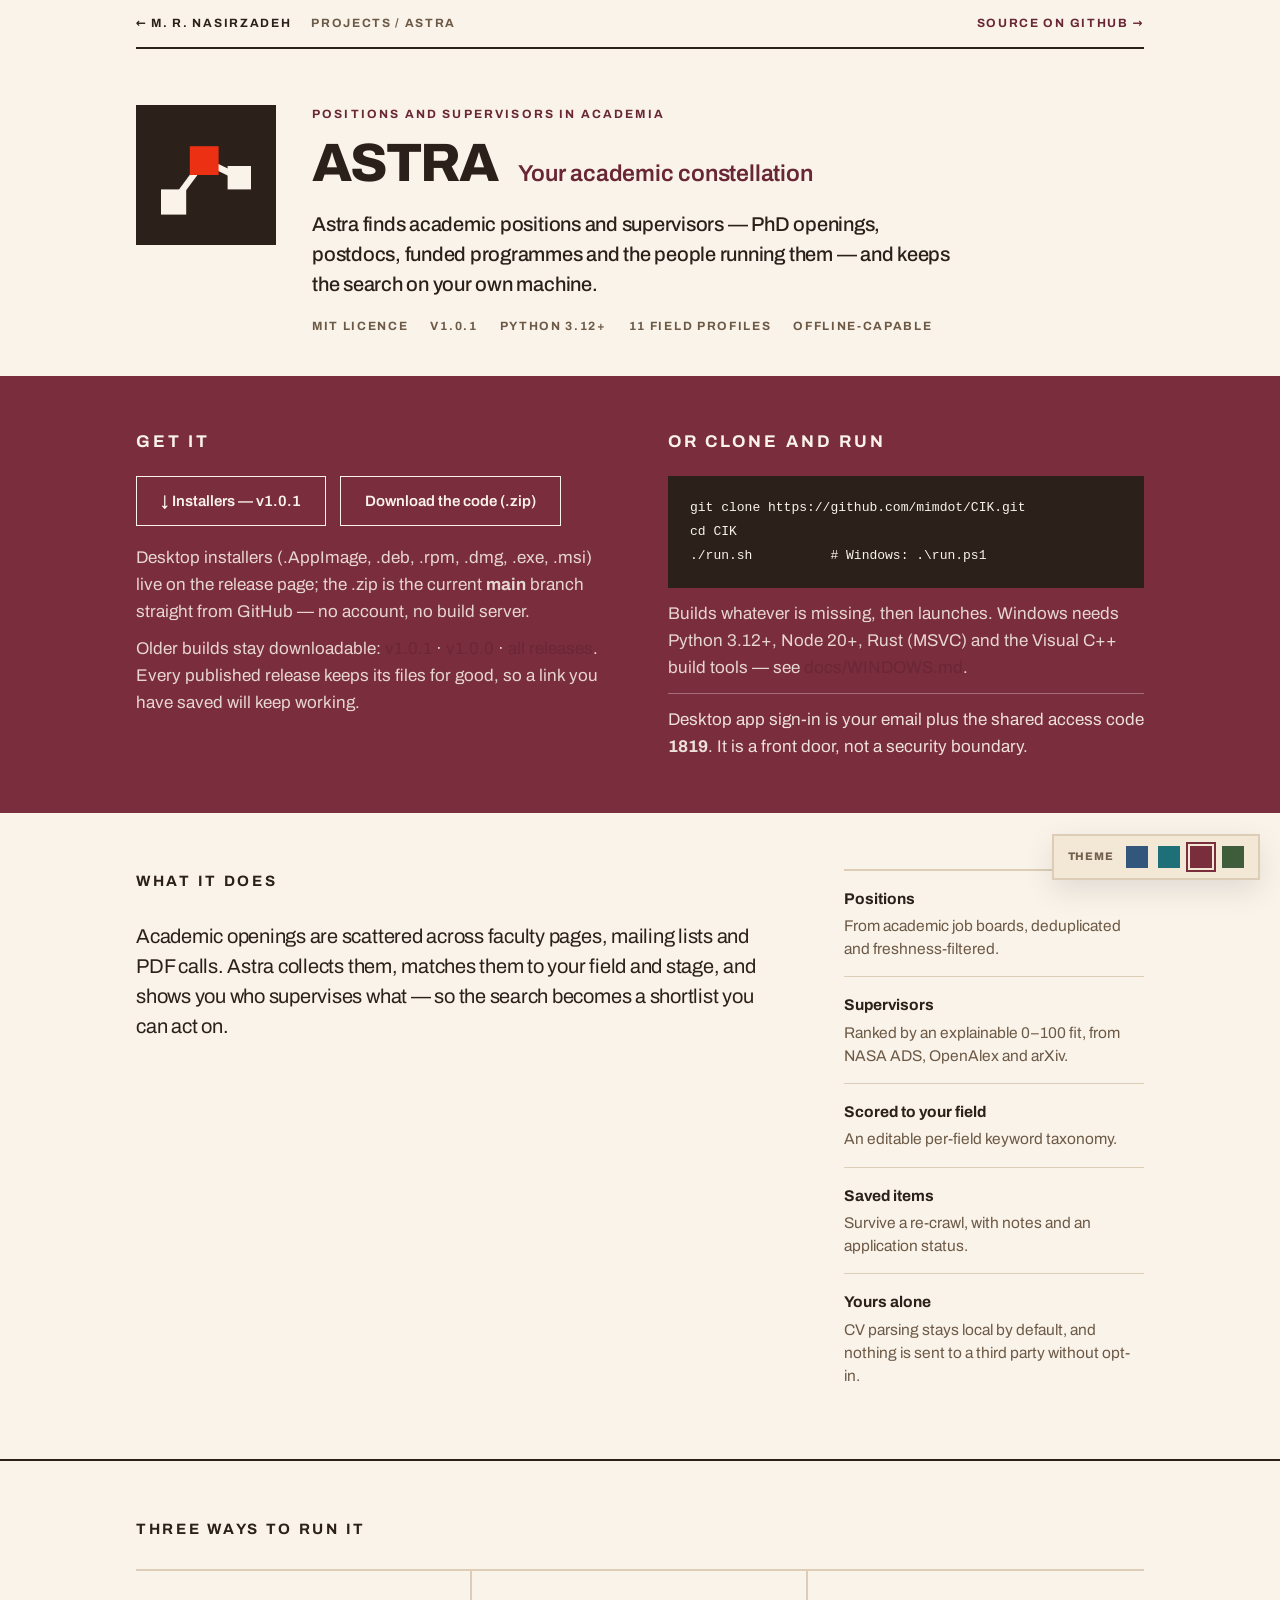
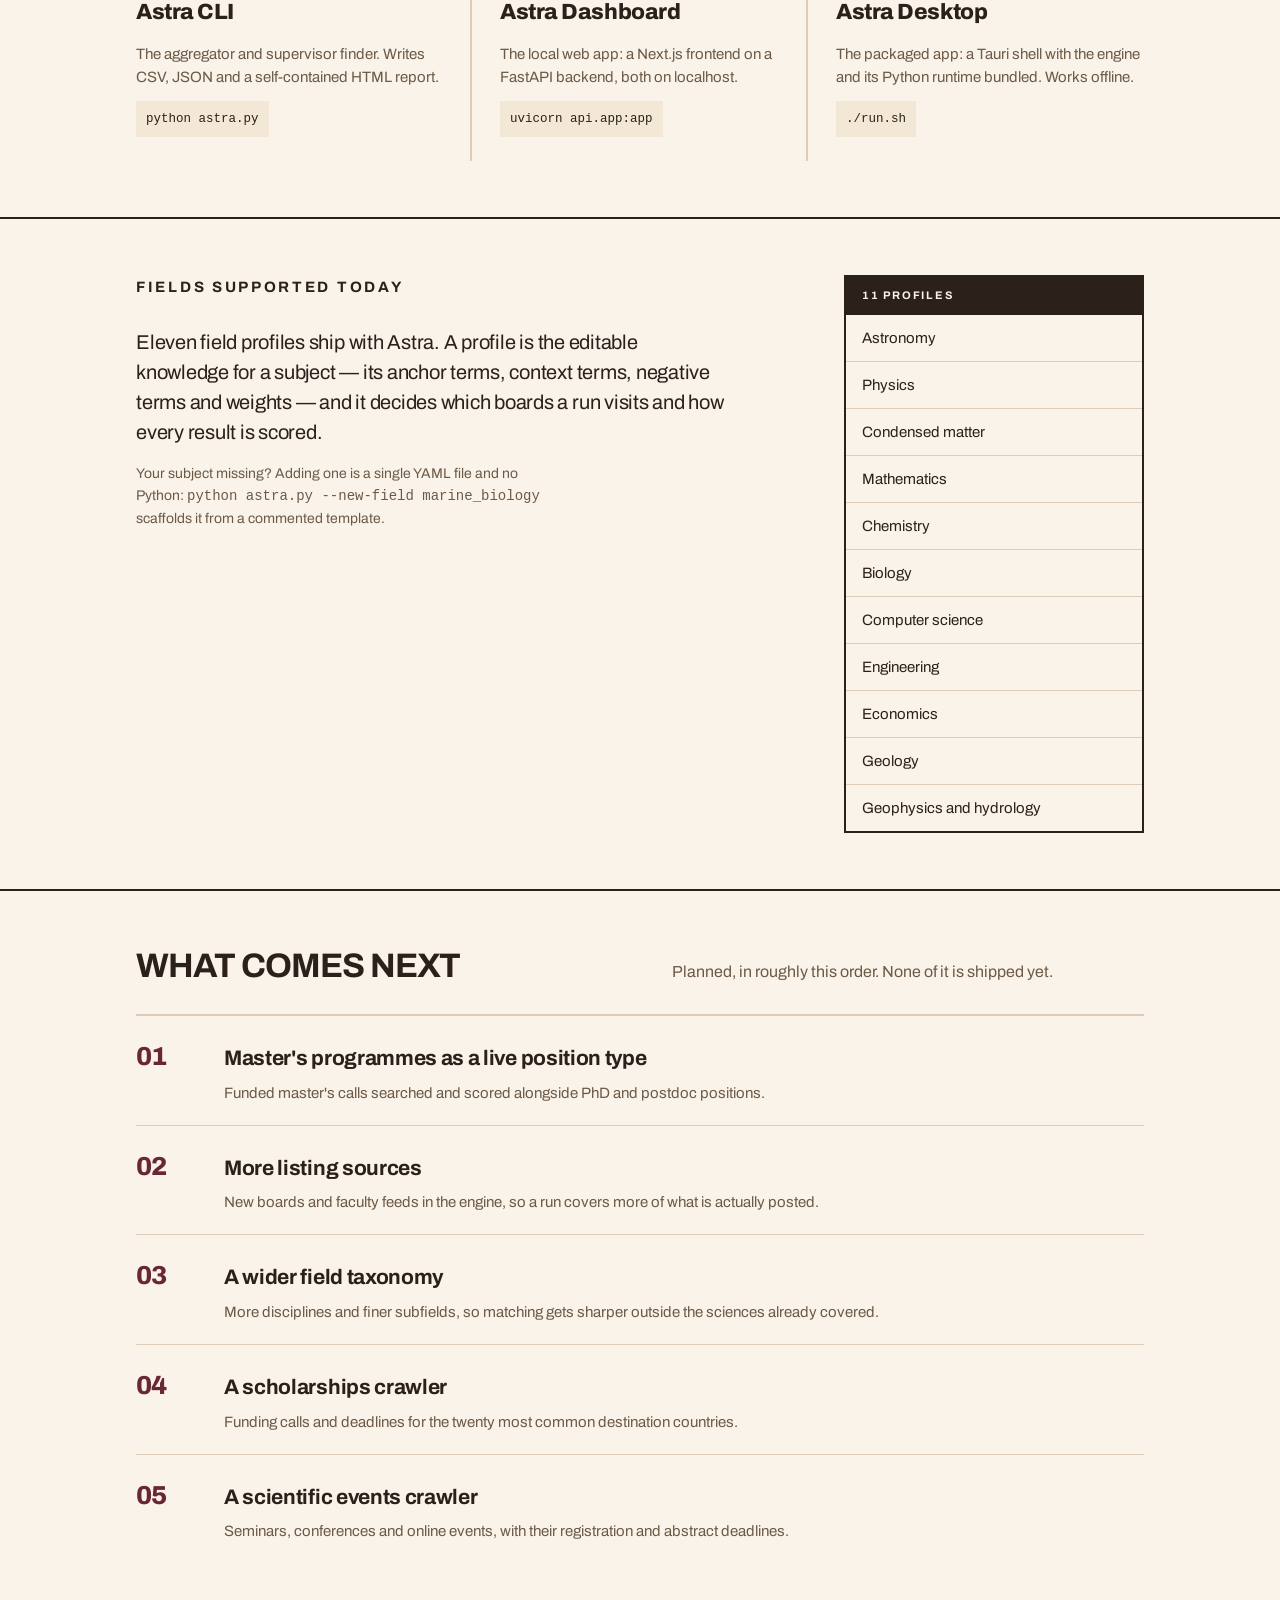
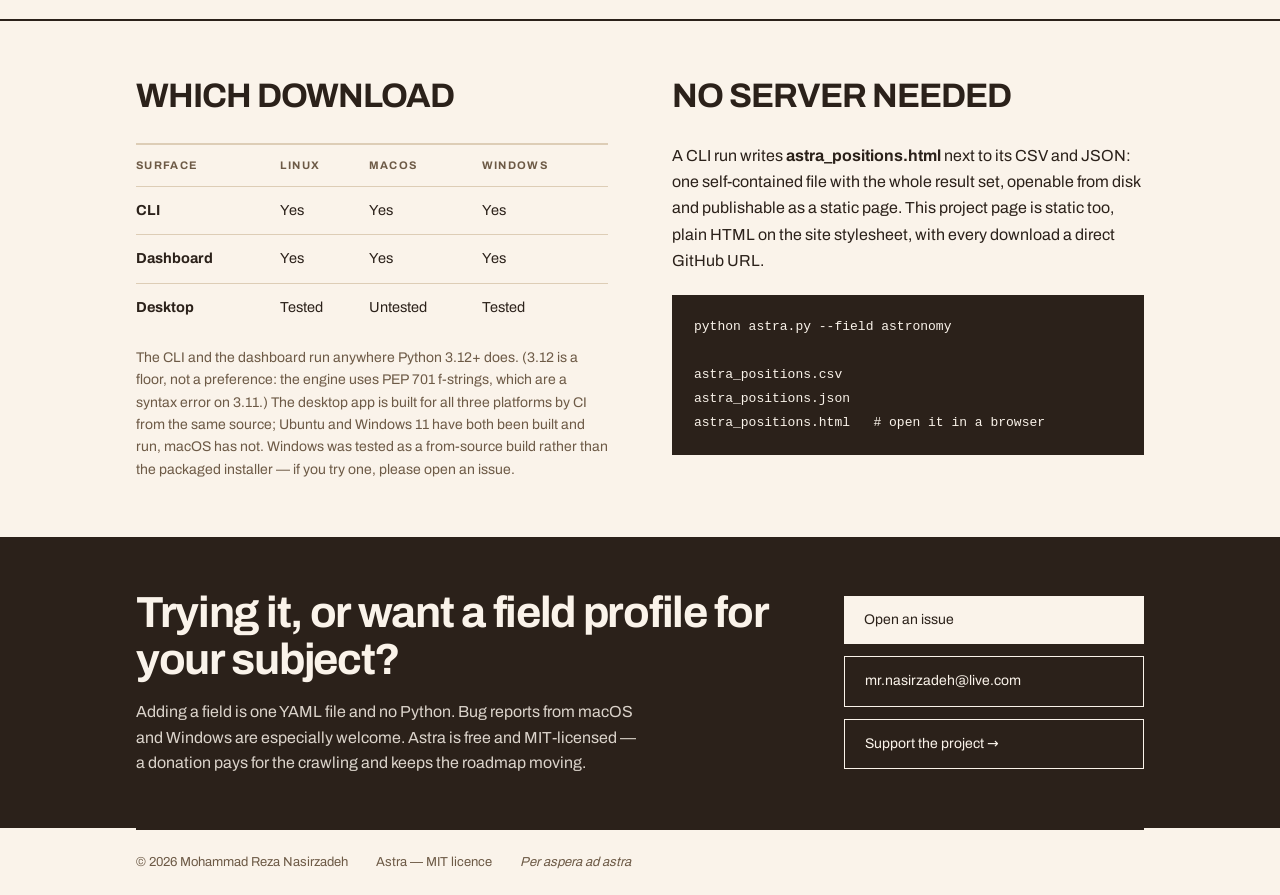
==== commit 0ad2fed2: "astra: v1.0.1, and correct the commands the page was telling people to run The project page still do" ====
--- a/projects/astra/index.html
+++ b/projects/astra/index.html
@@ -27,8 +27,10 @@
   "description": "Astra finds academic positions and supervisors - PhD openings, postdocs, funded programmes and the people running them - and keeps the search on your own machine.",
   "applicationCategory": "ResearchApplication",
   "operatingSystem": "Linux, macOS, Windows",
+  "softwareVersion": "1.0.1",
   "url": "https://mimdot.github.io/projects/astra/",
-  "downloadUrl": "https://github.com/mimdot/CIK/archive/refs/heads/main.zip",
+  "downloadUrl": "https://github.com/mimdot/CIK/releases/latest",
+  "softwareRequirements": "Python 3.12+",
   "codeRepository": "https://github.com/mimdot/CIK",
   "license": "https://opensource.org/licenses/MIT",
   "isAccessibleForFree": true,
@@ -69,7 +71,8 @@
       <p class="p-hero-memo">Astra finds academic positions and supervisors &mdash; PhD openings, postdocs, funded programmes and the people running them &mdash; and keeps the search on your own machine.</p>
       <p class="p-facts">
         <span>MIT licence</span>
-        <span>Python 3.11+</span>
+        <span>v1.0.1</span>
+        <span>Python 3.12+</span>
         <span>11 field profiles</span>
         <span>Offline-capable</span>
       </p>
@@ -83,17 +86,18 @@
       <div>
         <p class="p-band-label">Get it</p>
         <div class="p-ctas">
-          <a class="btn btn-ghost on-navy p-btn-lg" href="https://github.com/mimdot/CIK/archive/refs/heads/main.zip">&darr; Download the code (.zip)</a>
-          <a class="btn btn-ghost on-navy p-btn-lg" href="https://github.com/mimdot/CIK/releases/latest">Installers &mdash; latest release</a>
-        </div>
-        <p class="p-get-note" style="margin-top: 18px">The .zip is the current <strong>main</strong> branch straight from GitHub &mdash; no account, no build server. Desktop installers (.AppImage, .deb, .rpm, .dmg, .exe) live on the release page.</p>
+          <a class="btn btn-ghost on-navy p-btn-lg" href="https://github.com/mimdot/CIK/releases/latest">&darr; Installers &mdash; v1.0.1</a>
+          <a class="btn btn-ghost on-navy p-btn-lg" href="https://github.com/mimdot/CIK/archive/refs/heads/main.zip">Download the code (.zip)</a>
+        </div>
+        <p class="p-get-note" style="margin-top: 18px">Desktop installers (.AppImage, .deb, .rpm, .dmg, .exe, .msi) live on the release page; the .zip is the current <strong>main</strong> branch straight from GitHub &mdash; no account, no build server.</p>
+        <p class="p-get-note" style="margin-top: 10px">Older builds stay downloadable: <a href="https://github.com/mimdot/CIK/releases/tag/v1.0.1">v1.0.1</a> &middot; <a href="https://github.com/mimdot/CIK/releases/tag/v1.0.0">v1.0.0</a> &middot; <a href="https://github.com/mimdot/CIK/releases">all releases</a>. Every published release keeps its files for good, so a link you have saved will keep working.</p>
       </div>
       <div>
         <p class="p-band-label">Or clone and run</p>
         <pre class="p-code">git clone https://github.com/mimdot/CIK.git
 cd CIK
-./run.sh</pre>
-        <p class="p-code-note" style="margin-top: 12px">Builds whatever is missing, then launches.</p>
+./run.sh          # Windows: .\run.ps1</pre>
+        <p class="p-code-note" style="margin-top: 12px">Builds whatever is missing, then launches. Windows needs Python 3.12+, Node 20+, Rust (MSVC) and the Visual&nbsp;C++ build tools &mdash; see <a href="https://github.com/mimdot/CIK/blob/main/docs/WINDOWS.md">docs/WINDOWS.md</a>.</p>
         <p class="p-code-rule">Desktop app sign-in is your email plus the shared access code <strong>1819</strong>. It is a front door, not a security boundary.</p>
       </div>
     </div>
@@ -127,7 +131,7 @@
         <div>
           <h3>Astra CLI</h3>
           <p>The aggregator and supervisor finder. Writes CSV, JSON and a self-contained HTML report.</p>
-          <code class="p-inline-code">python phd_aggregator.py</code>
+          <code class="p-inline-code">python astra.py</code>
         </div>
         <div>
           <h3>Astra Dashboard</h3>
@@ -149,7 +153,7 @@
         <div>
           <h2 class="p-label">Fields supported today</h2>
           <p class="p-hero-memo" style="font-weight: 400; max-width: 54ch">Eleven field profiles ship with Astra. A profile is the editable knowledge for a subject &mdash; its anchor terms, context terms, negative terms and weights &mdash; and it decides which boards a run visits and how every result is scored.</p>
-          <p class="p-note" style="max-width: 54ch">Your subject missing? Adding one is a single YAML file and no Python: <code>python phd_aggregator.py --new-field marine_biology</code> scaffolds it from a commented template.</p>
+          <p class="p-note" style="max-width: 54ch">Your subject missing? Adding one is a single YAML file and no Python: <code>python astra.py --new-field marine_biology</code> scaffolds it from a commented template.</p>
         </div>
         <div class="p-list">
           <p class="p-list-head">11 profiles</p>
@@ -230,20 +234,20 @@
             <tbody>
               <tr><th scope="row">CLI</th><td>Yes</td><td>Yes</td><td>Yes</td></tr>
               <tr><th scope="row">Dashboard</th><td>Yes</td><td>Yes</td><td>Yes</td></tr>
-              <tr><th scope="row">Desktop</th><td>Tested</td><td>Untested</td><td>Untested</td></tr>
+              <tr><th scope="row">Desktop</th><td>Tested</td><td>Untested</td><td>Tested</td></tr>
             </tbody>
           </table>
           </div>
-          <p class="p-note">The CLI and the dashboard run anywhere Python 3.11+ does. The desktop installers are built for all three platforms by CI from the same source, but so far only run on Ubuntu &mdash; if you try one, please open an issue.</p>
+          <p class="p-note">The CLI and the dashboard run anywhere Python 3.12+ does. (3.12 is a floor, not a preference: the engine uses PEP&nbsp;701 f-strings, which are a syntax error on 3.11.) The desktop app is built for all three platforms by CI from the same source; Ubuntu and Windows&nbsp;11 have both been built and run, macOS has not. Windows was tested as a from-source build rather than the packaged installer &mdash; if you try one, please open an issue.</p>
         </div>
         <div>
           <h2 class="p-label">No server needed</h2>
-          <p class="p-body" style="color: inherit; margin-bottom: 20px">A CLI run writes <strong>phd_positions.html</strong> next to its CSV and JSON: one self-contained file with the whole result set, openable from disk and publishable as a static page. This project page is static too, plain HTML on the site stylesheet, with every download a direct GitHub URL.</p>
-          <pre class="p-code">python phd_aggregator.py --field astronomy
-
-phd_positions.csv
-phd_positions.json
-phd_positions.html   # open it in a browser</pre>
+          <p class="p-body" style="color: inherit; margin-bottom: 20px">A CLI run writes <strong>astra_positions.html</strong> next to its CSV and JSON: one self-contained file with the whole result set, openable from disk and publishable as a static page. This project page is static too, plain HTML on the site stylesheet, with every download a direct GitHub URL.</p>
+          <pre class="p-code">python astra.py --field astronomy
+
+astra_positions.csv
+astra_positions.json
+astra_positions.html   # open it in a browser</pre>
         </div>
       </div>
     </div>
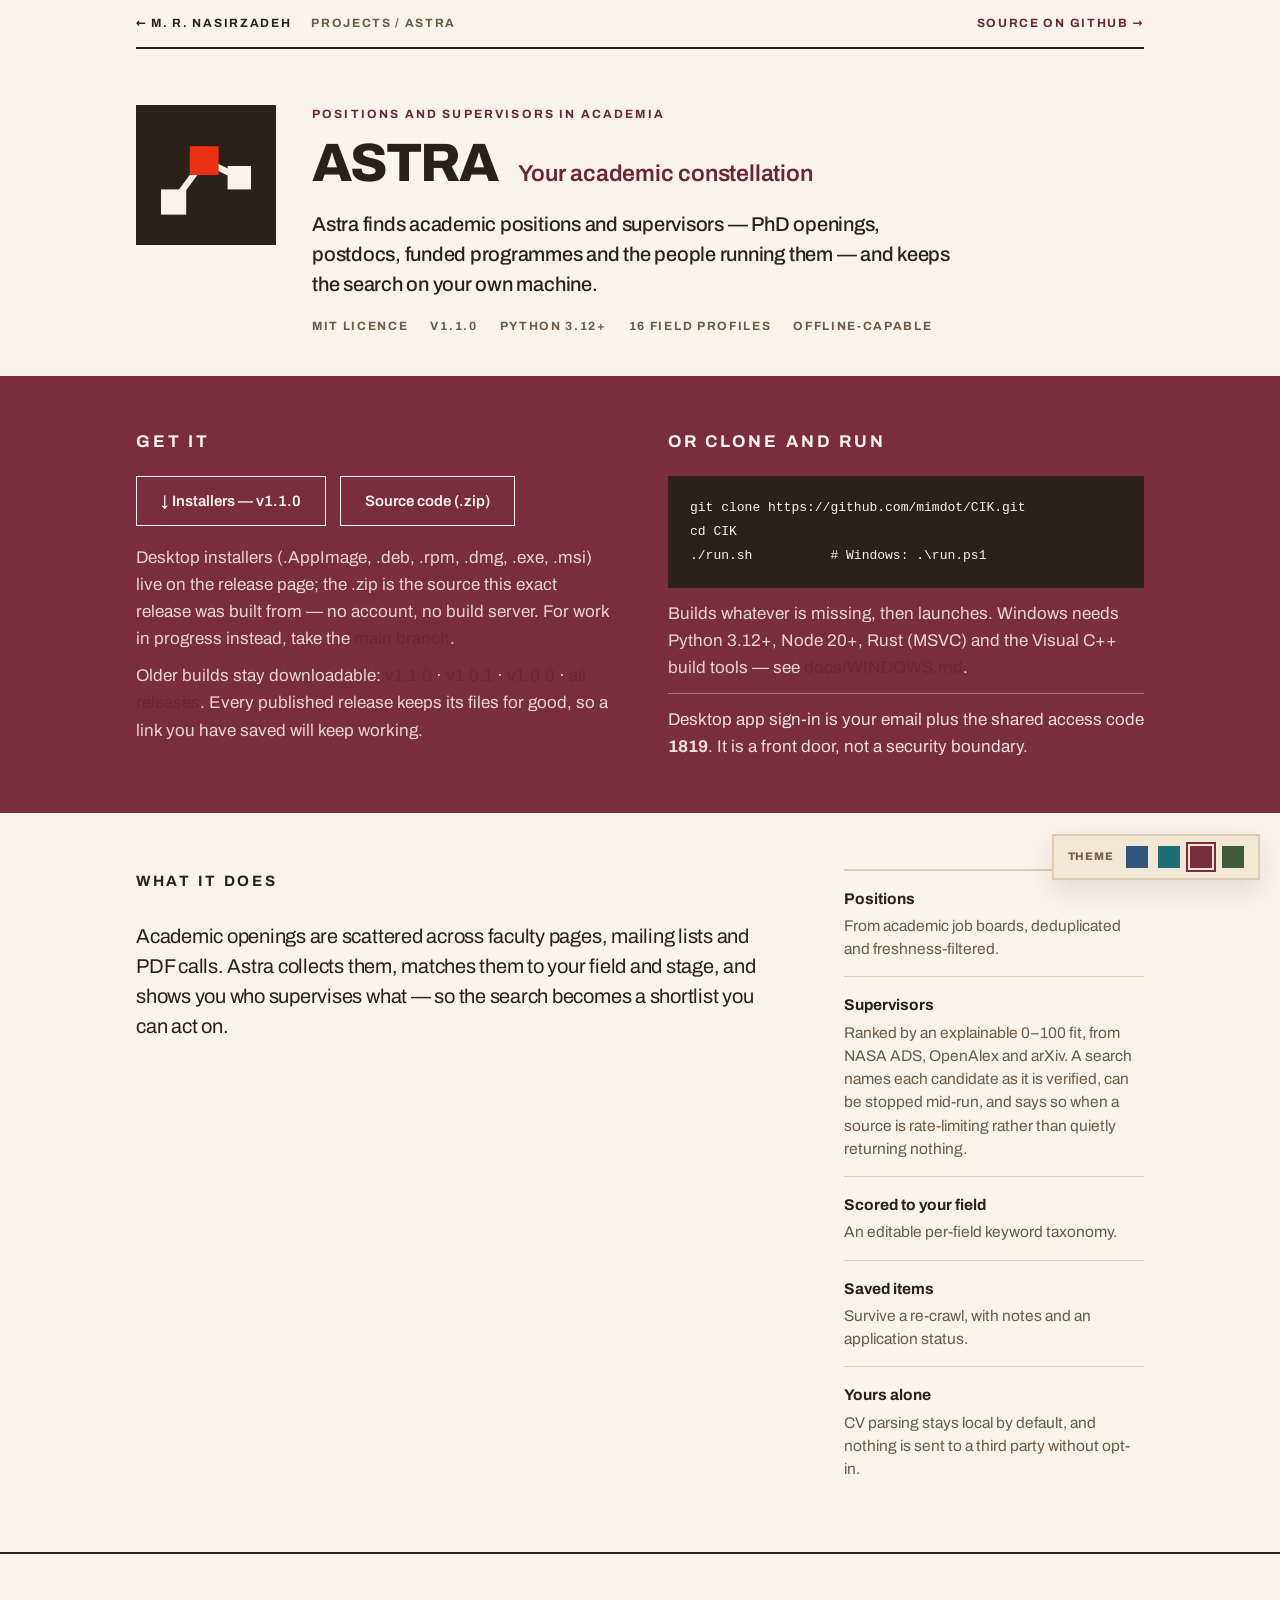
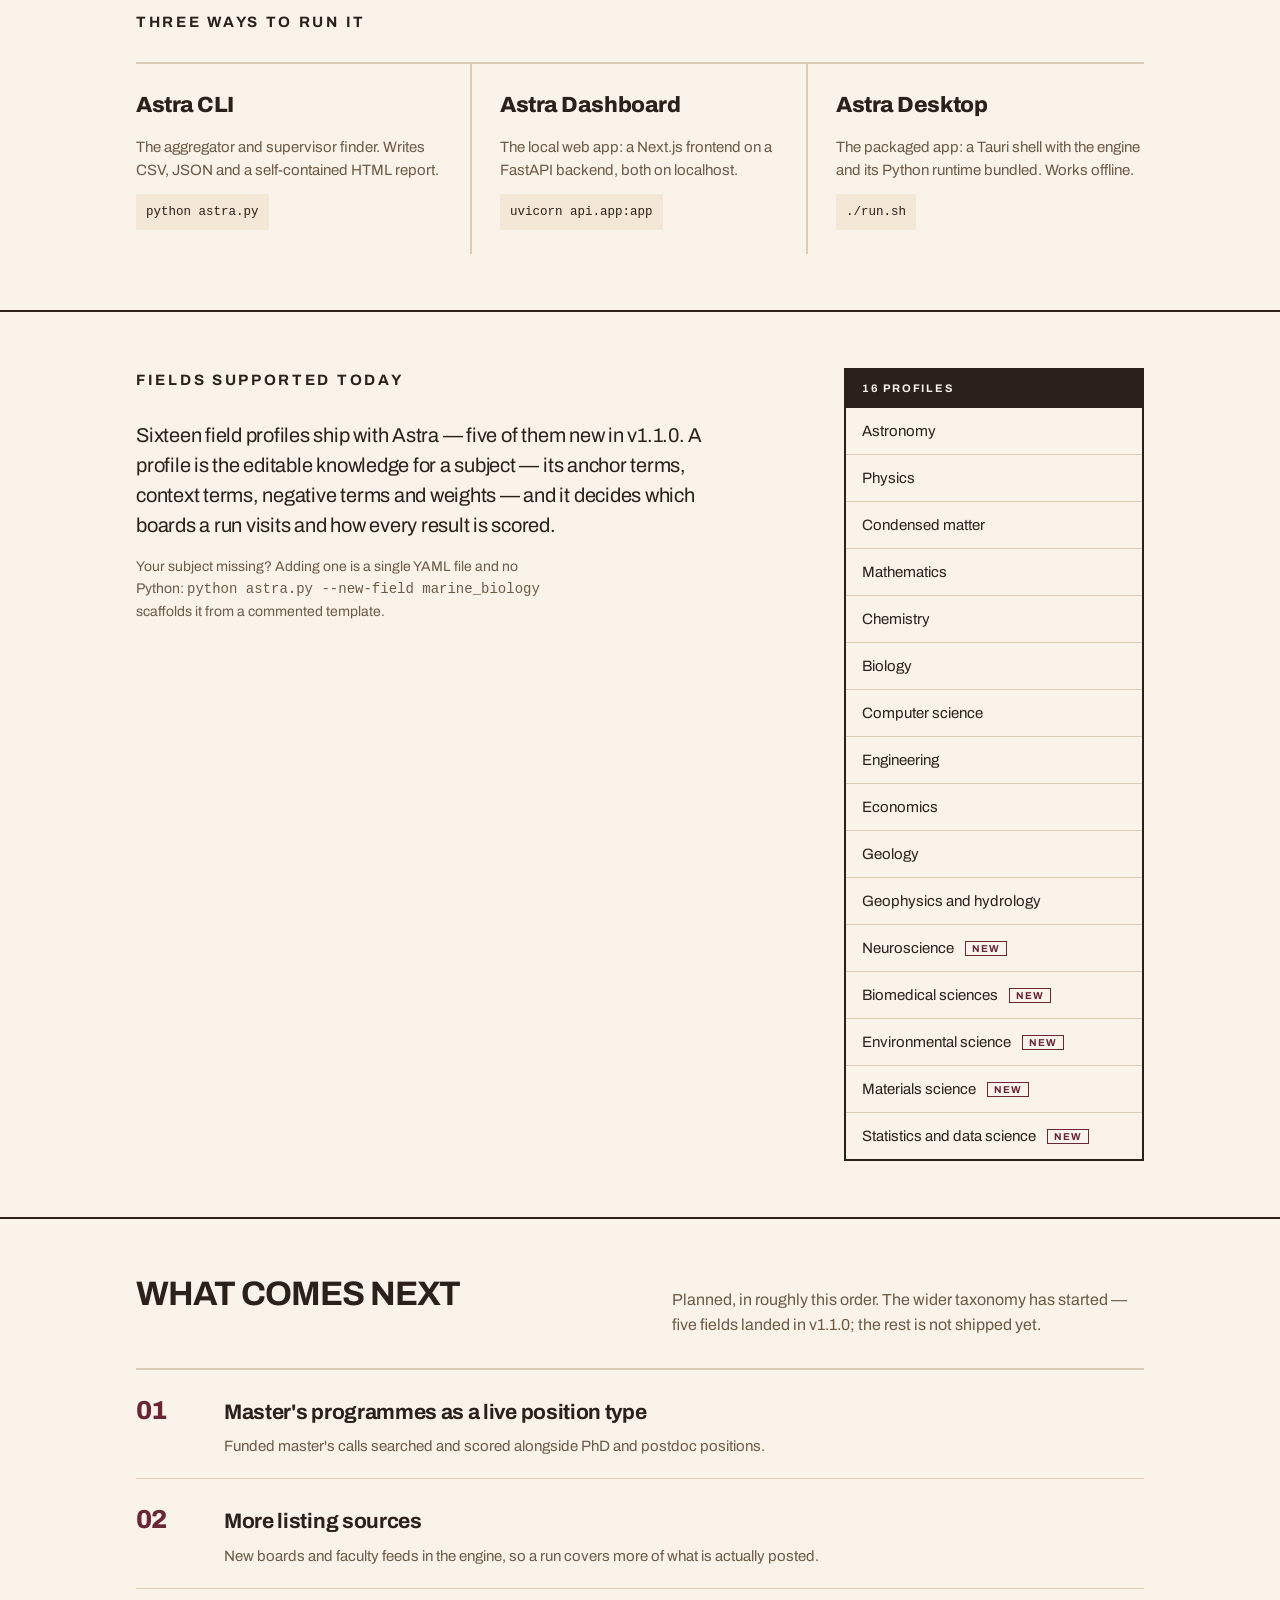
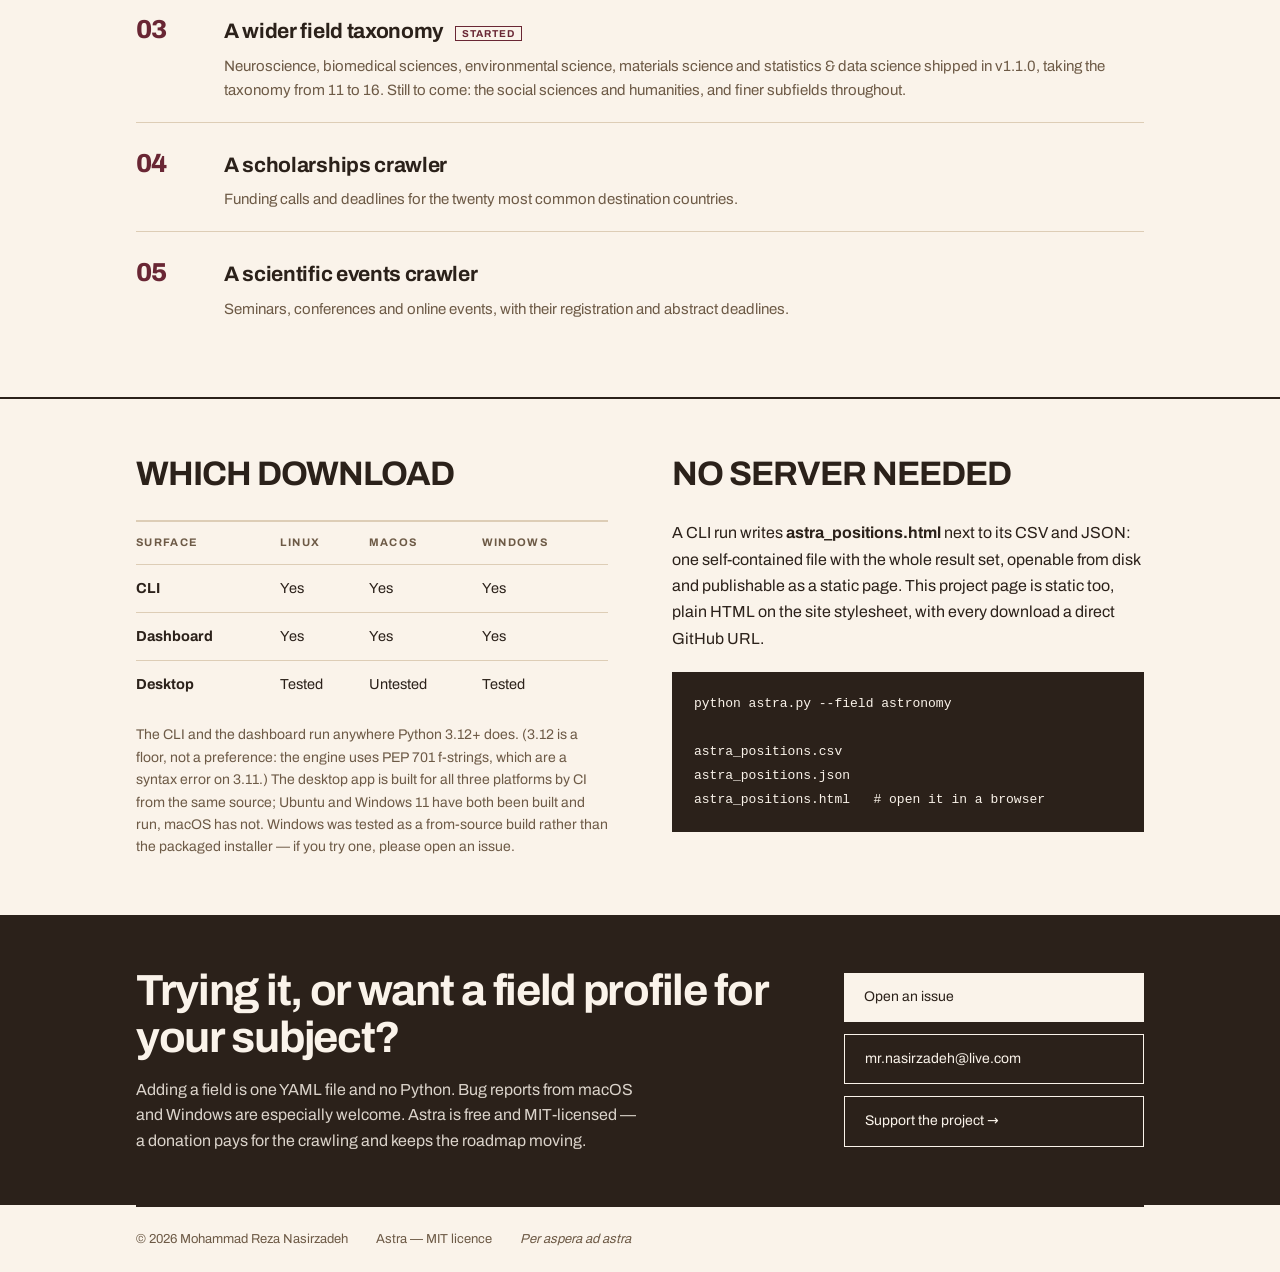
==== commit 12c1ce33: "astra: v1.1.0 — sixteen fields, and a source link that matches the release Both pages said v1.0.1 an" ====
--- a/projects/astra/index.html
+++ b/projects/astra/index.html
@@ -27,7 +27,7 @@
   "description": "Astra finds academic positions and supervisors - PhD openings, postdocs, funded programmes and the people running them - and keeps the search on your own machine.",
   "applicationCategory": "ResearchApplication",
   "operatingSystem": "Linux, macOS, Windows",
-  "softwareVersion": "1.0.1",
+  "softwareVersion": "1.1.0",
   "url": "https://mimdot.github.io/projects/astra/",
   "downloadUrl": "https://github.com/mimdot/CIK/releases/latest",
   "softwareRequirements": "Python 3.12+",
@@ -71,9 +71,9 @@
       <p class="p-hero-memo">Astra finds academic positions and supervisors &mdash; PhD openings, postdocs, funded programmes and the people running them &mdash; and keeps the search on your own machine.</p>
       <p class="p-facts">
         <span>MIT licence</span>
-        <span>v1.0.1</span>
+        <span>v1.1.0</span>
         <span>Python 3.12+</span>
-        <span>11 field profiles</span>
+        <span>16 field profiles</span>
         <span>Offline-capable</span>
       </p>
     </div>
@@ -86,11 +86,11 @@
       <div>
         <p class="p-band-label">Get it</p>
         <div class="p-ctas">
-          <a class="btn btn-ghost on-navy p-btn-lg" href="https://github.com/mimdot/CIK/releases/latest">&darr; Installers &mdash; v1.0.1</a>
-          <a class="btn btn-ghost on-navy p-btn-lg" href="https://github.com/mimdot/CIK/archive/refs/heads/main.zip">Download the code (.zip)</a>
-        </div>
-        <p class="p-get-note" style="margin-top: 18px">Desktop installers (.AppImage, .deb, .rpm, .dmg, .exe, .msi) live on the release page; the .zip is the current <strong>main</strong> branch straight from GitHub &mdash; no account, no build server.</p>
-        <p class="p-get-note" style="margin-top: 10px">Older builds stay downloadable: <a href="https://github.com/mimdot/CIK/releases/tag/v1.0.1">v1.0.1</a> &middot; <a href="https://github.com/mimdot/CIK/releases/tag/v1.0.0">v1.0.0</a> &middot; <a href="https://github.com/mimdot/CIK/releases">all releases</a>. Every published release keeps its files for good, so a link you have saved will keep working.</p>
+          <a class="btn btn-ghost on-navy p-btn-lg" href="https://github.com/mimdot/CIK/releases/latest">&darr; Installers &mdash; v1.1.0</a>
+          <a class="btn btn-ghost on-navy p-btn-lg" href="https://github.com/mimdot/CIK/archive/refs/tags/v1.1.0.zip">Source code (.zip)</a>
+        </div>
+        <p class="p-get-note" style="margin-top: 18px">Desktop installers (.AppImage, .deb, .rpm, .dmg, .exe, .msi) live on the release page; the .zip is the source this exact release was built from &mdash; no account, no build server. For work in progress instead, take the <a href="https://github.com/mimdot/CIK/archive/refs/heads/main.zip">main branch</a>.</p>
+        <p class="p-get-note" style="margin-top: 10px">Older builds stay downloadable: <a href="https://github.com/mimdot/CIK/releases/tag/v1.1.0">v1.1.0</a> &middot; <a href="https://github.com/mimdot/CIK/releases/tag/v1.0.1">v1.0.1</a> &middot; <a href="https://github.com/mimdot/CIK/releases/tag/v1.0.0">v1.0.0</a> &middot; <a href="https://github.com/mimdot/CIK/releases">all releases</a>. Every published release keeps its files for good, so a link you have saved will keep working.</p>
       </div>
       <div>
         <p class="p-band-label">Or clone and run</p>
@@ -115,7 +115,7 @@
         </div>
         <dl class="p-defs">
           <div class="p-def"><dt>Positions</dt><dd>From academic job boards, deduplicated and freshness-filtered.</dd></div>
-          <div class="p-def"><dt>Supervisors</dt><dd>Ranked by an explainable 0&ndash;100 fit, from NASA ADS, OpenAlex and arXiv.</dd></div>
+          <div class="p-def"><dt>Supervisors</dt><dd>Ranked by an explainable 0&ndash;100 fit, from NASA ADS, OpenAlex and arXiv. A search names each candidate as it is verified, can be stopped mid-run, and says so when a source is rate-limiting rather than quietly returning nothing.</dd></div>
           <div class="p-def"><dt>Scored to your field</dt><dd>An editable per-field keyword taxonomy.</dd></div>
           <div class="p-def"><dt>Saved items</dt><dd>Survive a re-crawl, with notes and an application status.</dd></div>
           <div class="p-def"><dt>Yours alone</dt><dd>CV parsing stays local by default, and nothing is sent to a third party without opt-in.</dd></div>
@@ -152,11 +152,11 @@
       <div class="p-aside">
         <div>
           <h2 class="p-label">Fields supported today</h2>
-          <p class="p-hero-memo" style="font-weight: 400; max-width: 54ch">Eleven field profiles ship with Astra. A profile is the editable knowledge for a subject &mdash; its anchor terms, context terms, negative terms and weights &mdash; and it decides which boards a run visits and how every result is scored.</p>
+          <p class="p-hero-memo" style="font-weight: 400; max-width: 54ch">Sixteen field profiles ship with Astra &mdash; five of them new in v1.1.0. A profile is the editable knowledge for a subject &mdash; its anchor terms, context terms, negative terms and weights &mdash; and it decides which boards a run visits and how every result is scored.</p>
           <p class="p-note" style="max-width: 54ch">Your subject missing? Adding one is a single YAML file and no Python: <code>python astra.py --new-field marine_biology</code> scaffolds it from a commented template.</p>
         </div>
         <div class="p-list">
-          <p class="p-list-head">11 profiles</p>
+          <p class="p-list-head">16 profiles</p>
           <ul>
             <li>Astronomy</li>
             <li>Physics</li>
@@ -169,6 +169,11 @@
             <li>Economics</li>
             <li>Geology</li>
             <li>Geophysics and hydrology</li>
+            <li>Neuroscience <span class="p-new">new</span></li>
+            <li>Biomedical sciences <span class="p-new">new</span></li>
+            <li>Environmental science <span class="p-new">new</span></li>
+            <li>Materials science <span class="p-new">new</span></li>
+            <li>Statistics and data science <span class="p-new">new</span></li>
           </ul>
         </div>
       </div>
@@ -179,7 +184,7 @@
     <div class="p-wrap">
       <div class="p-sec-head">
         <h2 class="p-label" style="margin: 0">What comes next</h2>
-        <p>Planned, in roughly this order. None of it is shipped yet.</p>
+        <p>Planned, in roughly this order. The wider taxonomy has started &mdash; five fields landed in v1.1.0; the rest is not shipped yet.</p>
       </div>
       <div class="p-road">
         <div class="p-road-item">
@@ -199,8 +204,8 @@
         <div class="p-road-item">
           <span class="p-road-num">03</span>
           <div>
-            <h3>A wider field taxonomy</h3>
-            <p>More disciplines and finer subfields, so matching gets sharper outside the sciences already covered.</p>
+            <h3>A wider field taxonomy <span class="p-new">started</span></h3>
+            <p>Neuroscience, biomedical sciences, environmental science, materials science and statistics &amp; data science shipped in v1.1.0, taking the taxonomy from 11 to 16. Still to come: the social sciences and humanities, and finer subfields throughout.</p>
           </div>
         </div>
         <div class="p-road-item">
--- a/assets/css/poster.css
+++ b/assets/css/poster.css
@@ -368,6 +368,20 @@
 .p-list ul { list-style: none; }
 .p-list li { padding: 11px 16px; border-bottom: 1px solid var(--divider); font-size: 15px; }
 .p-list li:last-child { border-bottom: 0; }
+/* Marks an entry added in the current release. Uses --accent-600, which every
+   theme and the dark-mode block redefine, so it stays legible in all of them. */
+.p-new {
+  margin-left: 8px;
+  padding: 1px 6px;
+  border: 1px solid var(--accent-600);
+  color: var(--accent-600);
+  font-size: 10px;
+  font-weight: 700;
+  letter-spacing: 0.1em;
+  text-transform: uppercase;
+  vertical-align: 1px;
+  white-space: nowrap;
+}
 
 /* --- Roadmap --- */
 .p-road { border-top: 2px solid var(--divider); }
